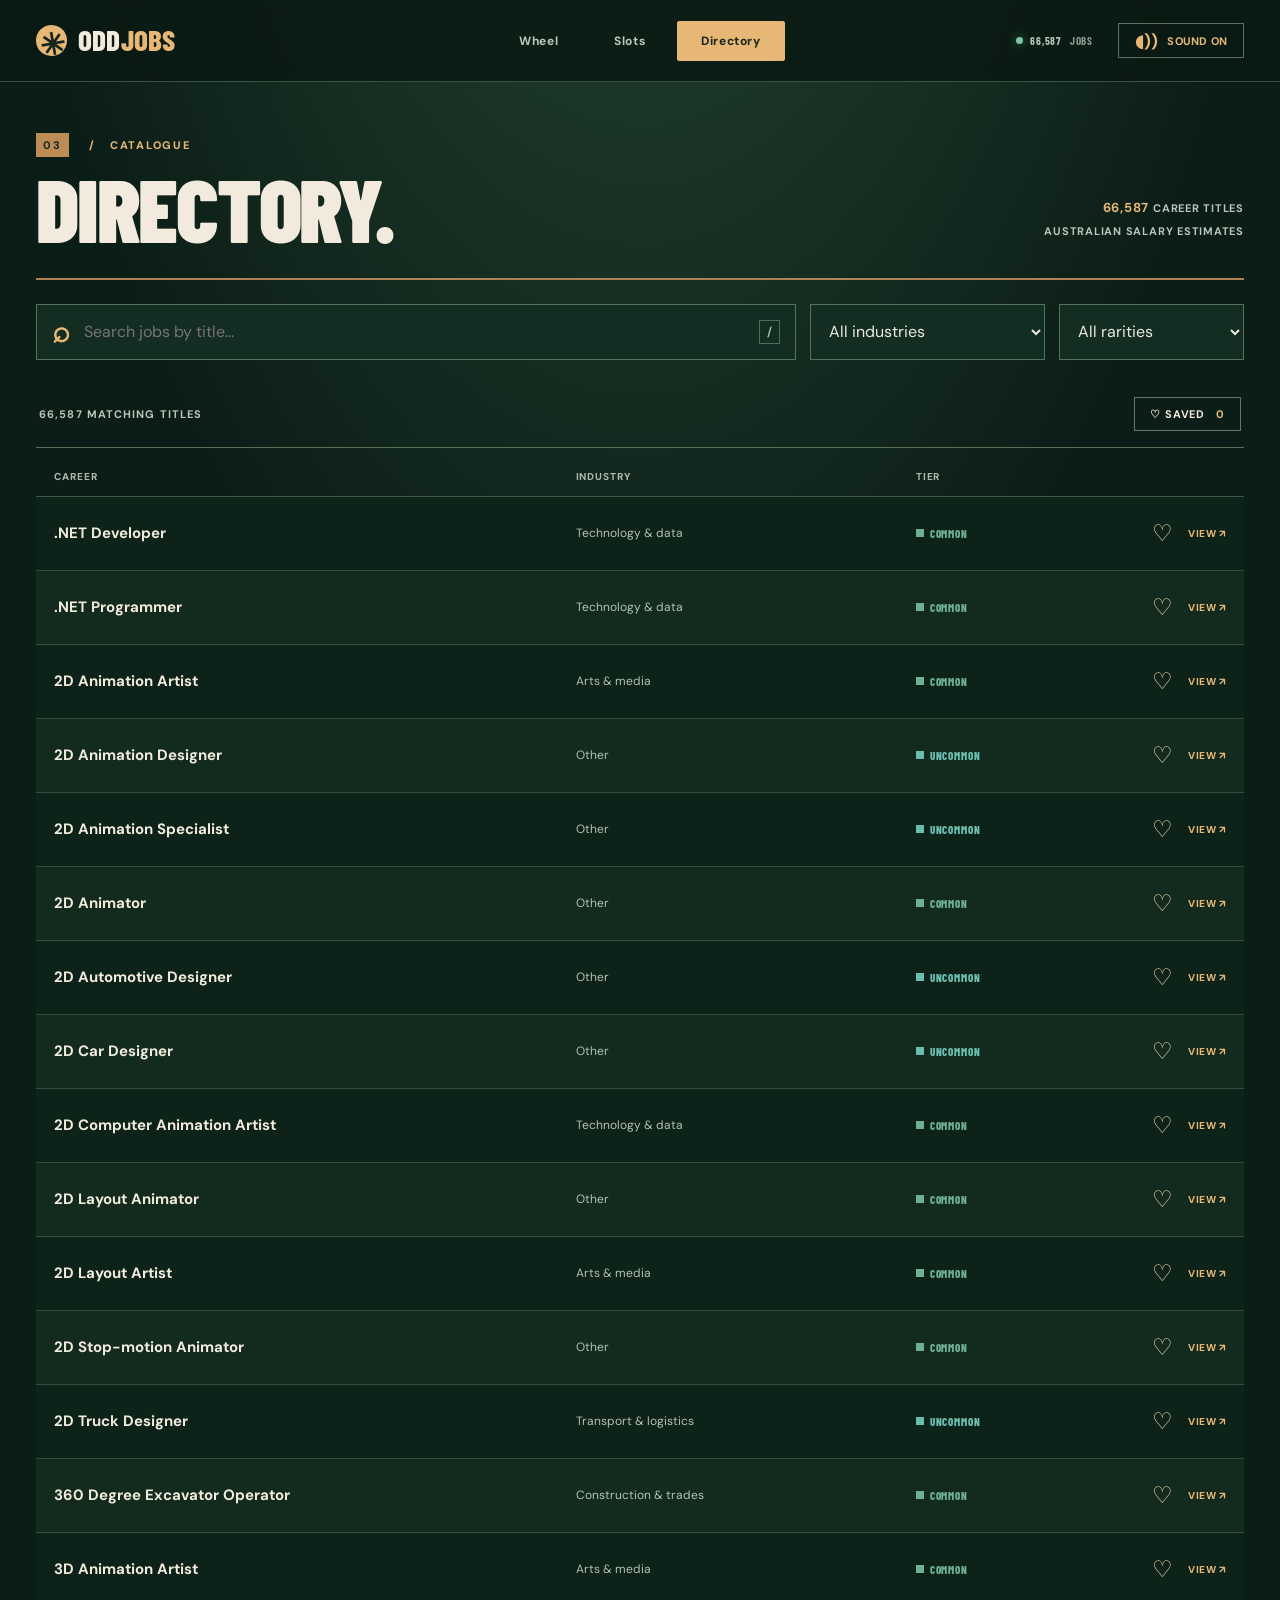
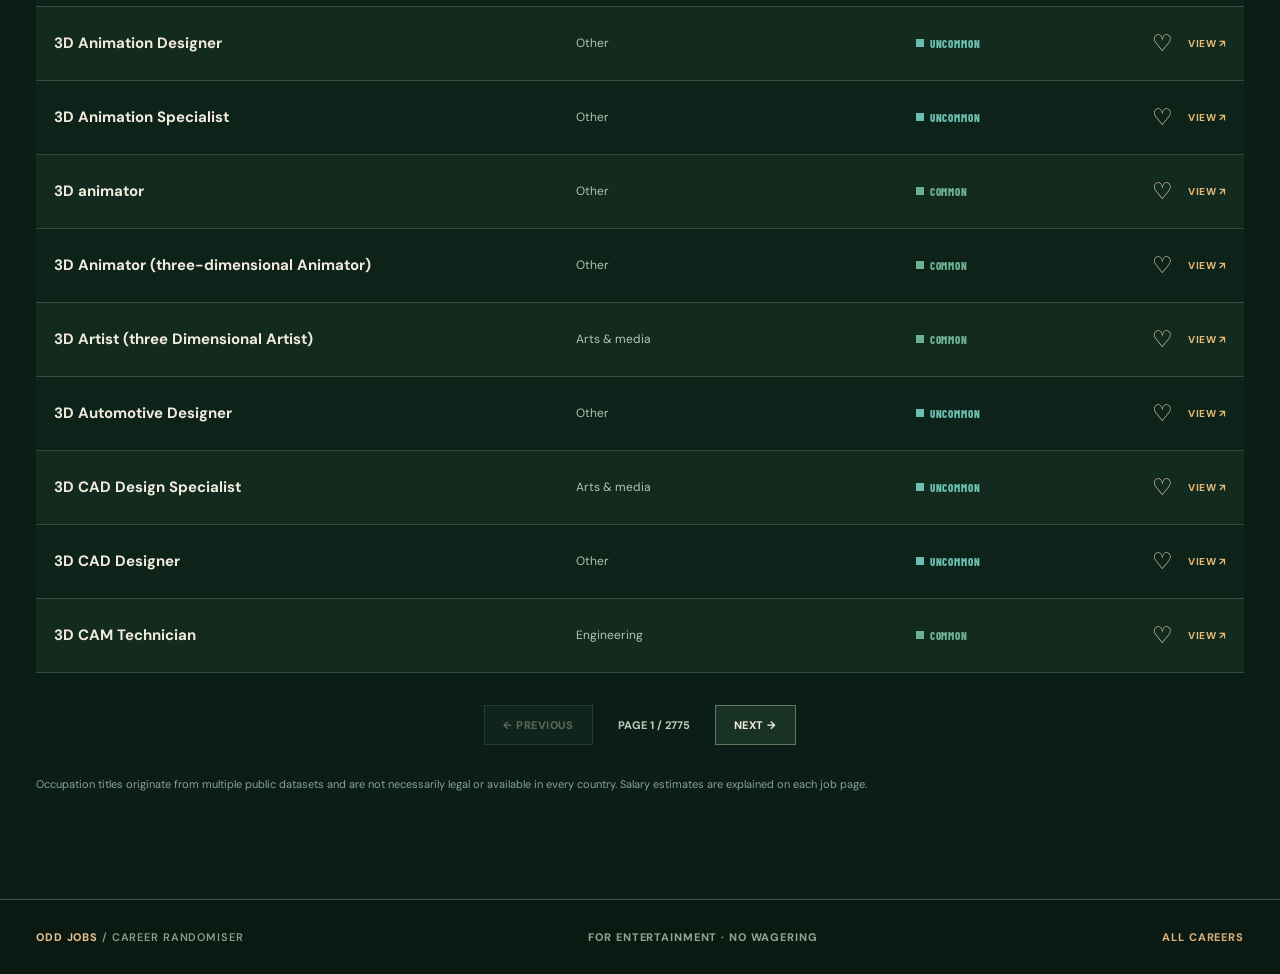
==== directory.html @ 17a13ab6 "Rebuild Odd Jobs with rarity career pools, audio and Australian profiles" ====
<!doctype html><html lang="en"><head><meta charset="utf-8"><meta name="viewport" content="width=device-width,initial-scale=1"><meta name="theme-color" content="#0b1d17"><meta name="description" content="Spin a career roulette wheel, play 777 slots and explore over 66,000 careers with Australian salary estimates."><title>Directory — Odd Jobs</title><link rel="preconnect" href="https://fonts.googleapis.com"><link rel="preconnect" href="https://fonts.gstatic.com" crossorigin><link href="https://fonts.googleapis.com/css2?family=Barlow+Condensed:wght@500;600;700;800;900&family=DM+Sans:wght@400;500;600;700;800&family=Instrument+Serif:ital@0;1&display=swap" rel="stylesheet"><link rel="stylesheet" href="./styles.css"></head><body>
<header class="site-header"><div class="page-width header-inner"><a class="brand" href="./index.html" aria-label="Odd Jobs, home"><span class="brand-symbol" aria-hidden="true">✳</span><span>ODD<span>JOBS</span></span></a><nav class="main-nav" aria-label="Main navigation"><a data-nav="index.html" href="./index.html">Wheel</a><a data-nav="slots.html" href="./slots.html">Slots</a><a data-nav="directory.html" href="./directory.html">Directory</a></nav><div class="header-meta"><span class="online-dot" aria-hidden="true"></span><span data-job-count>—</span><span class="header-unit">JOBS</span><button type="button" id="sound-toggle" class="sound-button" aria-pressed="true"><span class="sound-icon" aria-hidden="true">◖))</span><span data-sound-label>SOUND ON</span></button></div></div></header>
<main class="page-width" id="main"><div class="page-head"><div><div class="kicker"><span>03</span> &nbsp; / &nbsp; CATALOGUE</div><h1>Directory.</h1></div><p class="head-note"><span data-job-count>—</span> CAREER TITLES<br>AUSTRALIAN SALARY ESTIMATES</p></div><section class="catalogue-screen"><div class="directory-controls"><label class="search-field"><span aria-hidden="true">⌕</span><input type="search" id="search" aria-label="Search career titles" placeholder="Search jobs by title..."><kbd>/</kbd></label><select id="filter-industry" aria-label="Filter by industry"></select><select id="filter-tier" aria-label="Filter by rarity"><option value="">All rarities</option><option value="legendary">Legendary</option><option value="epic">Epic</option><option value="rare">Rare</option><option value="uncommon">Uncommon</option><option value="common">Common</option></select></div><div class="directory-bar"><span id="match-status">LOADING CAREERS</span><button id="show-saved" type="button">♡ SAVED <b id="saved-total">0</b></button></div><div class="job-table"><div class="job-table-head"><span>CAREER</span><span>INDUSTRY</span><span>TIER</span><span></span></div><div id="job-list" class="job-table-body"></div></div><div class="directory-pager"><button id="prev" type="button">← PREVIOUS</button><span id="pagination">PAGE 1</span><button id="next" type="button">NEXT →</button></div></section><div class="directory-endnote">Occupation titles originate from multiple public datasets and are not necessarily legal or available in every country. Salary estimates are explained on each job page.</div></main><footer class="site-footer"><div class="page-width footer-inner"><span>ODD JOBS <b> / CAREER RANDOMISER</b></span><span>FOR ENTERTAINMENT · NO WAGERING</span><a href="./directory.html">ALL CAREERS</a></div></footer><script type="module" src="./js/site.js"></script><script type="module" src="./js/directory.js"></script></body></html>
---- styles.css ----
:root{color-scheme:dark;--ground:#0b1d17;--felt:#132c21;--felt-hi:#244937;--deep:#08150f;--gold:#e7b875;--brass:#ae8253;--cream:#f2ebdd;--ink:#15291f;--muted:#9fb2a2;--line:#355344;--wine:#b83c35;--common:#396a57;--uncommon:#458d83;--rare:#386eb0;--epic:#7951a0;--legendary:#f0c06b}*{box-sizing:border-box}html{scroll-behavior:smooth;scroll-padding-top:22px}body{margin:0;min-height:100vh;color:var(--cream);font-family:'DM Sans',sans-serif;background:radial-gradient(ellipse 60% 70% at 50% -30%,#2e523b 0%,transparent 88%),var(--ground);-webkit-font-smoothing:antialiased}a{color:inherit;text-decoration:none}button,input,select{font:inherit}button{cursor:pointer}button:disabled{cursor:wait}[hidden]{display:none!important}button:focus-visible,a:focus-visible,input:focus-visible,select:focus-visible{outline:3px solid var(--gold);outline-offset:4px}.page-width{width:min(1260px,calc(100% - 72px));margin-inline:auto}.site-header{height:82px;background:#0a1913d9;border-bottom:1px solid #395044;backdrop-filter:blur(10px)}.header-inner{height:100%;display:grid;grid-template-columns:1fr auto 1fr;align-items:center;gap:20px}.brand{display:flex;align-items:center;gap:11px;font:800 29px/.9 'Barlow Condensed';letter-spacing:.008em;width:max-content}.brand>span:last-child span{color:var(--gold)}.brand-symbol{display:grid;place-items:center;color:#14261e;background:var(--gold);width:31px;height:31px;font:700 30px 'DM Sans';border-radius:50%;transform:rotate(-10deg)}.main-nav{height:100%;display:flex;align-items:center;gap:8px}.main-nav a{padding:12px 24px;font:700 12px 'DM Sans';color:#bac9b9;letter-spacing:.05em;transition:color .2s,background .2s}.main-nav a.active{color:#18241d;background:var(--gold);border-radius:2px}.main-nav a:not(.active):hover{color:var(--gold)}.header-meta{justify-self:end;display:flex;align-items:center;gap:7px;color:#b4c5b7;font:700 11px 'Barlow Condensed';letter-spacing:.07em;white-space:nowrap}.online-dot{width:7px;height:7px;background:#7bc7a4;border-radius:50%;box-shadow:0 0 10px #7bc7a481}.header-unit{margin-left:2px;color:#85998b}.sound-button{margin-left:18px;min-width:126px;height:35px;display:flex;justify-content:center;align-items:center;gap:9px;background:transparent;color:var(--gold);border:1px solid #57735d;font:700 11px 'DM Sans';letter-spacing:.02em}.sound-button:hover{background:#1f3829}.sound-button[aria-pressed=false]{color:#b0bdb0}.sound-icon{font:700 17px 'DM Sans'}
.page-head{display:flex;justify-content:space-between;align-items:end;gap:24px;margin-top:56px;margin-bottom:30px}.kicker{font:800 11px 'DM Sans';letter-spacing:.16em;color:var(--gold);text-transform:uppercase}.kicker>span{background:#bd8c55;color:#18291d;padding:5px 7px;margin-right:6px}.page-head h1{margin:15px 0 0;font:900 clamp(52px,7vw,96px)/.9 'Barlow Condensed',sans-serif;letter-spacing:-.025em;text-transform:uppercase}.page-head h1 em{font-family:'Instrument Serif',serif;font-weight:400;text-transform:none;color:var(--gold);font-style:italic;letter-spacing:-.04em}.head-note{text-align:right;margin:0 0 6px;font:700 11px/1.9 'DM Sans';letter-spacing:.07em;color:#b3c8b8}.head-note span{color:var(--gold);font-size:13px}
.wheel-layout,.slots-layout{display:grid;grid-template-columns:minmax(0,1.27fr) minmax(320px,.73fr);gap:24px;align-items:stretch}.wheel-table{position:relative;min-width:0;border:7px double #b99561;outline:1px solid #354739;outline-offset:4px;background:radial-gradient(ellipse at 44% 46%,#2a5339 0%,#214631 37%,#183625 72%,#122b20 100%);padding:21px 25px 27px;box-shadow:0 20px 50px #0007,inset 0 0 65px #071e1299;overflow:visible}.wheel-table:after{content:'';position:absolute;inset:7px;pointer-events:none;opacity:.09;background-image:repeating-linear-gradient(125deg,transparent 0 5px,#ffffff11 6px 7px);mix-blend-mode:overlay}.wheel-ledger,.wheel-bottom{display:flex;justify-content:space-between;gap:12px;align-items:center;font:700 10px 'DM Sans';color:#d2c29e;letter-spacing:.1em;position:relative;z-index:2}.wheel-ledger span:last-child{color:var(--gold)}.wheel-bottom{margin:18px 0 0;color:#96ad9b}.wheel-rig{width:min(100%,580px);aspect-ratio:1;margin:34px auto 26px;display:grid;place-items:center;position:relative;isolation:isolate;filter:drop-shadow(0 14px 11px #06120ad1)}.wheel-rig:before{content:'';position:absolute;inset:-13px;border-radius:50%;border:6px solid #241d16;box-shadow:0 0 0 5px #b58b4f,0 0 0 9px #3d3327,0 0 0 11px #caa15f,0 18px 0 0 #0d190f;z-index:-1}.wheel-rig:after{content:'';position:absolute;inset:-8px;border-radius:50%;background:repeating-conic-gradient(from -9deg,#d6b273 0deg 1.4deg,transparent 1.5deg 18deg);z-index:-1}.wheel-pointer{position:absolute;top:-33px;left:50%;transform:translateX(-50%);width:0;height:0;border-left:21px solid transparent;border-right:21px solid transparent;border-top:59px solid #f7c775;z-index:8;filter:drop-shadow(0 6px 4px #0009)}.wheel-pointer:after{content:'';position:absolute;top:-57px;left:-8px;border-left:8px solid transparent;border-right:8px solid transparent;border-top:32px solid #ffedbd}.wheel-rig canvas{width:100%;height:100%;border-radius:50%;display:block;will-change:transform}.spin-core{z-index:9;position:absolute;top:50%;left:50%;transform:translate(-50%,-50%);width:25%;aspect-ratio:1;border:8px double var(--gold);border-radius:50%;background:radial-gradient(circle,#365842,#173124 64%,#0a1f16);color:#fff7e9;box-shadow:0 0 0 8px #102318,0 0 0 11px #bb8b50,0 7px 23px #000a;display:flex;flex-direction:column;align-items:center;justify-content:center;transition:filter .2s}.spin-core:hover:not(:disabled){filter:brightness(1.28)}.spin-core:active:not(:disabled){filter:brightness(1.5)}.spin-core:disabled{opacity:.74}.spin-core small{font:700 clamp(7px,.8vw,10px) 'DM Sans';letter-spacing:.1em;color:#e5c795}.spin-core strong{font:900 clamp(28px,4vw,53px)/1 'Barlow Condensed';letter-spacing:-.02em;margin:4px 0 2px}.spin-core span{font-size:25px;color:var(--gold);line-height:1}.wheel-odds,.payout-panel{background:#10261c;border:1px solid #486753;padding:31px 28px;box-shadow:inset 0 1px #ffffff08}.panel-heading{border-bottom:1px solid #4b604e;padding-bottom:20px;display:flex;align-items:end;justify-content:space-between;gap:16px}.panel-heading span{font:800 37px/.9 'Barlow Condensed';text-transform:uppercase}.panel-heading small{font:700 10px 'DM Sans';letter-spacing:.09em;color:#baa57c;white-space:nowrap}.tier-list{padding-top:10px}.tier-row{border-bottom:1px solid #334f3d;display:grid;grid-template-columns:17px 1fr auto;gap:15px;align-items:center;padding:21px 0}.tile-dot{display:block;width:17px;height:17px;border:1px solid #d4ddce78;box-shadow:inset 0 1px #ffffff33}.tile-dot.common{background:var(--common)}.tile-dot.uncommon{background:var(--uncommon)}.tile-dot.rare{background:var(--rare)}.tile-dot.epic{background:var(--epic)}.tile-dot.legendary{background:var(--legendary);box-shadow:0 0 13px #e5b35c82}.tier-row b{display:block;font:800 17px 'DM Sans'}.tier-row small{display:block;font:600 10px 'DM Sans';letter-spacing:.04em;color:#8ea795;margin-top:5px}.tier-row strong{font:800 24px 'Barlow Condensed';color:#ebdab7}.panel-foot{font-size:12px;line-height:1.75;color:#9bb09e;margin-top:25px}.draw-result{margin-top:25px;background:#152f23;border:1px solid #a88455;box-shadow:0 18px 35px #0004}.draw-result[data-tier=legendary]{border-color:#f0c06b;box-shadow:0 0 26px #ebb85e55,0 15px 36px #0005}.draw-strip{background:#a9804c;color:#11261a;padding:13px 22px;display:flex;justify-content:space-between;gap:12px;align-items:center;font:800 11px 'DM Sans';letter-spacing:.09em}.draw-strip b{margin-left:12px;padding:5px 9px;background:#182a1d;color:#eee1c4}.draw-strip [data-tier=legendary]{background:#f4c46f;color:#1b2419}.draw-content{display:grid;grid-template-columns:1.1fr .9fr;gap:24px;padding:30px}.draw-copy h2{font:900 clamp(37px,4.5vw,63px)/.98 'Barlow Condensed';text-transform:uppercase;letter-spacing:.01em;margin:10px 0 16px}.draw-copy p{font-size:14px;line-height:1.8;color:#c5d4c7;max-width:620px;margin:0}.draw-salary{border-left:1px solid #49634e;padding-left:27px;display:flex;flex-direction:column;justify-content:center;gap:10px}.draw-salary small{font:800 10px 'DM Sans';letter-spacing:.13em;color:#c2a571}.draw-salary strong{font:800 clamp(26px,3vw,36px) 'Barlow Condensed';letter-spacing:.005em;color:#f2ce95}.draw-salary>span{font-size:11px;color:#a2b4a5;line-height:1.5}.draw-actions{border-top:1px solid #49644e;display:flex;align-items:stretch;gap:0}.button-red,.button-quiet{border:0;display:flex;align-items:center;justify-content:center;gap:18px;min-height:58px;padding:16px 25px;font:800 12px 'DM Sans';letter-spacing:.07em}.button-red{background:#b13e34;color:#fff3e7}.button-red:hover{background:#ce5445}.button-quiet{color:#ddcba9;background:transparent;border-right:1px solid #48604b}.button-quiet:hover{background:#254331}.button-red span{font-size:20px}
/* Reels: an illuminated but deliberately restrained arcade cabinet. */
.slot-machine{position:relative;min-width:0;border:8px double #c99d60;background:#261c1b;box-shadow:0 20px 49px #0008,inset 0 0 50px #0005;overflow:hidden}.machine-marquee{background:linear-gradient(#782e2e,#a53b32 53%,#642523);border-bottom:5px solid #c39353;padding:19px 23px;display:flex;align-items:center;gap:19px;justify-content:space-between}.machine-marquee>b{font:900 clamp(25px,3vw,42px) 'Barlow Condensed';letter-spacing:.07em;color:#f4d59b;text-align:center;white-space:nowrap;text-shadow:0 2px 5px #0008}.marquee-bulbs{height:13px;flex:1;min-width:20px;background:radial-gradient(circle,#ffdc91 0 4px,transparent 4.6px) center/24px 13px repeat-x;filter:drop-shadow(0 0 5px #f7ca78)}.machine-inner{background:radial-gradient(ellipse at center 5%,#4b302b 0%,#2a2321 55%,#1a1d1b 100%);padding:42px 32px 29px}.reel-deck{display:grid;grid-template-columns:repeat(3,minmax(0,1fr));gap:15px;max-width:660px;margin:0 auto}.reel-casing{min-width:0;border:4px solid #aa814d;padding:9px 8px 12px;background:#0b0a09;box-shadow:inset 0 0 0 2px #e4bc83,0 8px 14px #0009}.reel-casing>small{display:block;color:#cba777;text-align:center;font:800 12px 'DM Sans';letter-spacing:.1em;margin-bottom:9px}.reel-window{position:relative;height:156px;background:#f1e3cb;color:#aa3833;overflow:hidden;box-shadow:inset 0 10px 14px #0005,inset 0 -10px 14px #0005}.reel-window:after{content:'';position:absolute;inset:0;pointer-events:none;background:linear-gradient(#0005,transparent 26%,transparent 70%,#0005);border-top:1px solid #ffffff59;border-bottom:1px solid #0e0e0d80}.reel-window:before{content:'';position:absolute;top:calc(50% - 1px);left:0;right:0;height:2px;background:#8c5a4b29;z-index:2;pointer-events:none}.reel-track{position:absolute;inset:0 auto auto 0;width:100%;will-change:transform;display:block}.reel-cell{height:156px;display:flex;align-items:center;justify-content:center;font:900 clamp(83px,9vw,150px)/1 'Barlow Condensed';background:linear-gradient(#eee0cb,#faf1df 46%,#e1c7b2 55%,#f4e6d4);text-shadow:0 1px #fff9;user-select:none}.reel-window.stopped{box-shadow:inset 0 5px 12px #0005,0 0 0 2px #d8ba7b}.slot-status{color:#f3cb86;text-align:center;font:900 18px 'Barlow Condensed';letter-spacing:.12em;margin:31px 0 19px;min-height:21px}.lever-button{width:min(100%,560px);margin:auto;display:flex;align-items:center;justify-content:space-between;min-height:74px;padding:0 24px;background:#b53b34;border:1px solid #e98472;border-bottom:6px solid #70221b;color:#fff6e5;font:900 clamp(18px,2.3vw,29px) 'Barlow Condensed';letter-spacing:.045em;transition:filter .18s,transform .15s}.lever-button span{font-size:28px}.lever-button:hover:not(:disabled){filter:brightness(1.13)}.lever-button:active:not(:disabled){transform:translateY(4px);border-bottom-width:2px}.lever-button:disabled{opacity:.6}.machine-bottom{display:flex;justify-content:space-between;gap:8px;max-width:560px;margin:24px auto 0;font:700 9px 'DM Sans';color:#b9a68b;letter-spacing:.06em}.payout-panel .panel-heading small{color:#e8bd72}.payout-line{display:grid;grid-template-columns:minmax(90px,1fr) 1.25fr;gap:12px;align-items:center;padding:22px 0;border-bottom:1px solid #365142}.payout-line>b{font:800 20px 'Barlow Condensed';letter-spacing:.04em;color:#e4c592;white-space:nowrap}.payout-line>span{display:flex;flex-direction:column;gap:6px}.payout-line strong{font:800 17px 'DM Sans'}.payout-line small{color:#94b19a;font-size:11px}.payout-line.jackpot-row>b,.payout-line.jackpot-row strong{color:#f9ce78}.slot-machine.jackpot{border-color:#f5d08d;box-shadow:0 0 0 4px #ba924b,0 0 65px #daa94970}.slot-machine.jackpot .machine-marquee{background:linear-gradient(#945e27,#c99233,#845021)}.slot-machine.jackpot .reel-casing{border-color:#fce0a1;box-shadow:0 0 25px #f4cd737b}.slot-machine.jackpot .slot-status{color:#ffe5a4;text-shadow:0 0 17px #e7b859}.slot-machine.triple .reel-casing{border-color:#9871c2}.slot-machine.double .reel-casing{border-color:#598da3}.slot-machine.hard .slot-status{color:#b9aa9b}.confetti{position:absolute;left:50%;top:35%;width:9px;height:15px;background:var(--colour);pointer-events:none;z-index:12;transform:translate(-50%,-50%);animation:scatter 1.75s ease-out forwards}@keyframes scatter{to{transform:translate(calc(-50% + var(--x)),calc(-50% + var(--y))) rotate(var(--rot));opacity:0}}
/* Directory is a real list, not a grid of repetitive cards. */
.catalogue-screen{border-top:2px solid var(--brass)}.directory-controls{display:grid;grid-template-columns:minmax(250px,1fr) 235px 185px;gap:14px;margin:24px 0}.directory-controls select{background:#142d22;border:1px solid #54715b;color:#e8eadf;min-height:55px;padding:0 14px;border-radius:0}.search-field{display:flex;align-items:center;gap:12px;border:1px solid #54715b;background:#142d22;padding:0 15px}.search-field>span{font:700 30px 'DM Sans';color:var(--gold)}.search-field input{min-width:0;flex:1;height:54px;background:transparent;border:0;color:#f5e8d4;outline:0}.search-field:focus-within{outline:2px solid #d6ae72}.search-field kbd{border:1px solid #526b58;padding:3px 7px;font:600 12px 'DM Sans';color:#adc4b2}.directory-bar{border-bottom:1px solid #5a6f57;padding:13px 3px 16px;display:flex;align-items:center;justify-content:space-between;color:#b5c9b9;font:700 11px 'DM Sans';letter-spacing:.1em}.directory-bar button{background:transparent;border:1px solid #617863;color:var(--cream);padding:9px 15px;font:700 11px 'DM Sans';letter-spacing:.08em}.directory-bar button.selected{color:#edbd78;background:#23412b}.directory-bar b{margin-left:7px;color:#e6b977}.job-table{margin:0}.job-table-head,.job-row{display:grid;grid-template-columns:minmax(210px,1.4fr) minmax(150px,.9fr) minmax(100px,.5fr) 115px;gap:14px;align-items:center}.job-table-head{padding:22px 18px 13px;color:#adbaab;letter-spacing:.09em;font:800 10px 'DM Sans';border-bottom:1px solid #3b5946}.job-row{border-bottom:1px solid #334b3b;padding:17px 18px;background:#0d2219;min-height:74px;transition:background .17s}.job-row:nth-child(even){background:#132b1f}.job-row:hover{background:#21432d}.row-title{font:700 15px 'DM Sans';overflow-wrap:anywhere}.row-title:hover{color:var(--gold)}.row-sector{font-size:12px;color:#b2c3b1;overflow-wrap:anywhere}.mini-tier{display:inline-flex;align-items:center;gap:6px;font:800 11px 'Barlow Condensed';letter-spacing:.075em;color:#d0e0c8;text-transform:uppercase}.mini-tier:before{content:'';width:8px;height:8px;background:currentColor}.mini-tier.tier-common{color:#6eb093}.mini-tier.tier-uncommon{color:#6bbfb0}.mini-tier.tier-rare{color:#82a9ef}.mini-tier.tier-epic{color:#b394dd}.mini-tier.tier-legendary{color:#f6cb78}.row-actions{display:flex;align-items:center;justify-content:flex-end;gap:9px}.row-save{border:0;background:transparent;color:#edd6ac;font-size:23px;line-height:1}.row-go{font:800 10px 'DM Sans';letter-spacing:.05em;white-space:nowrap;color:var(--gold)}.directory-pager{display:flex;justify-content:center;align-items:center;gap:25px;padding-top:32px}.directory-pager button{padding:12px 18px;border:1px solid #5f785e;color:var(--cream);background:#183225;font:800 11px 'DM Sans';letter-spacing:.04em}.directory-pager button:disabled{opacity:.35;cursor:default}.directory-pager span{font:800 11px 'DM Sans';color:#baccb9}.no-results{margin:30px 15px;color:var(--muted)}.directory-endnote{max-width:850px;margin:30px 0;color:#8aa291;font-size:11px;line-height:1.8}
/* A proper, linkable job profile — no modal and no oversized beige panel. */
.breadcrumbs{display:flex;align-items:center;gap:13px;margin:35px 0 32px;font:800 11px 'DM Sans';letter-spacing:.09em;color:#a5b9a9}.breadcrumbs a{color:var(--gold)}.breadcrumbs a:hover{text-decoration:underline}.breadcrumbs span:last-child{overflow:hidden;text-overflow:ellipsis;white-space:nowrap}.profile-head{border-bottom:2px solid #b98b58;padding-bottom:32px;display:flex;justify-content:space-between;gap:30px;align-items:end}.profile-head>div:first-child{min-width:0}.profile-head h1{font:900 clamp(46px,6.1vw,85px)/.92 'Barlow Condensed';text-transform:uppercase;letter-spacing:-.018em;overflow-wrap:anywhere;margin:13px 0 18px}.profile-labels{display:flex;align-items:center;flex-wrap:wrap;gap:12px}.tier-badge{font:900 12px 'DM Sans';letter-spacing:.1em;border:1px solid currentColor;padding:9px 13px;text-transform:uppercase}.tier-badge.tier-legendary{background:#e9bb72;color:#223425;border-color:#e9bb72}.tier-badge.tier-epic{background:#71509f;color:white}.tier-badge.tier-rare{background:#326ca5;color:white}.tier-badge.tier-uncommon{background:#3e8579;color:white}.tier-badge.tier-common{background:#34664e;color:white}.save-profile{border:1px solid #54745a;padding:10px 17px;background:transparent;color:var(--gold);font:800 11px 'DM Sans';letter-spacing:.05em}.save-profile:hover{background:#294633}.profile-number{text-align:right;white-space:nowrap}.profile-number span{display:block;color:#b1c3af;font:700 10px 'DM Sans';letter-spacing:.1em}.profile-number strong{display:block;color:var(--gold);font:800 26px 'Barlow Condensed';margin-top:7px}.profile-layout{display:grid;grid-template-columns:minmax(0,1.25fr) minmax(300px,.75fr);gap:46px;margin-top:30px;align-items:start}.profile-main{min-width:0}.profile-section{padding:24px 5px 32px 0;border-bottom:1px solid #47644c}.profile-section:first-child{padding-top:11px}.profile-section-index{font:800 10px 'DM Sans';letter-spacing:.14em;color:#d8b379}.profile-section h2{font:800 clamp(28px,3vw,38px) 'Barlow Condensed';text-transform:uppercase;letter-spacing:.02em;margin:13px 0 15px}.profile-section p{font-size:15px;line-height:1.85;color:#c4d3c4;max-width:780px;margin:0}.source-label{display:inline-block;margin-top:21px;background:#234032;border-left:3px solid #bd975b;padding:10px 12px;font:600 11px 'DM Sans';color:#a7c4ae}.responsibilities{counter-reset:item;list-style:none;margin:18px 0 0;padding:0}.responsibilities li{counter-increment:item;display:grid;grid-template-columns:34px 1fr;gap:9px;padding:12px 0;border-bottom:1px solid #3f5a47;color:#d4e1d4;font-size:14px;line-height:1.65}.responsibilities li:before{content:counter(item,decimal-leading-zero);font:800 19px 'Barlow Condensed';color:#d6ad72}.context-strip{padding:18px 20px;margin-top:24px;background:#142e22;border:1px solid #42624a}.context-strip span{font:800 10px 'DM Sans';letter-spacing:.1em;color:var(--gold)}.context-strip p{margin-top:8px}.related-jobs{display:grid;grid-template-columns:repeat(2,minmax(0,1fr));gap:9px;margin-top:17px}.related-jobs a{border:1px solid #3d5c45;padding:13px 15px;font-size:12px;color:#e9d7bb;line-height:1.45}.related-jobs a:hover{border-color:#c4a06a;color:var(--gold)}
.salary-card{position:sticky;top:20px;border:1px solid #a77c49;background:#142f23;box-shadow:0 15px 30px #0003;min-width:0}.salary-head{padding:18px 23px;background:#ac8557;color:#10291c;display:flex;justify-content:space-between;align-items:center;gap:12px;font:900 11px 'DM Sans';letter-spacing:.09em}.salary-head strong{font-weight:800;white-space:nowrap}.salary-core{padding:28px 25px;display:flex;flex-direction:column;align-items:start}.salary-kind{font:900 10px 'DM Sans';letter-spacing:.1em;color:#f4c786;border:1px solid #ac8b5a;padding:7px 9px;line-height:1.5}.salary-kind.verified{color:#b0dbb9;border-color:#6fa782}.salary-core>strong#salary-primary{font:900 clamp(56px,6vw,84px)/1 'Barlow Condensed';color:#f2c982;letter-spacing:-.02em;margin:20px 0 17px}.salary-range-label{font:800 10px 'DM Sans';color:#abc3af;letter-spacing:.12em}.salary-core>strong#salary-range{font:800 clamp(28px,3vw,37px)/1.2 'Barlow Condensed';letter-spacing:-.005em;margin:9px 0 17px}.salary-confidence{font:700 11px 'DM Sans';color:#a9bfac}.salary-details{border-top:1px solid #59725a;padding:24px 25px 27px}.salary-details h3{font:900 11px 'DM Sans';letter-spacing:.1em;color:#d6b173;margin:0 0 13px}.salary-details p{color:#c0d0be;font-size:13px;line-height:1.8;margin:0 0 18px}.salary-details>a{display:inline-block;color:#ebbd7d;font:800 11px 'DM Sans';letter-spacing:.06em;border-bottom:1px solid #95774b;padding-bottom:5px}.salary-details>a:hover{color:white}.salary-notice{border-top:1px dashed #597159;margin-top:23px;padding-top:20px;color:#9cb3a2;font-size:11px;line-height:1.8}
.site-footer{border-top:1px solid #3d5745;margin-top:105px;background:#0a1912}.footer-inner{display:flex;align-items:center;justify-content:space-between;gap:20px;min-height:74px;font:800 11px 'DM Sans';letter-spacing:.08em;color:#e4c395}.footer-inner b{font-weight:600;color:#879e8b}.footer-inner>span:nth-child(2){color:#8fa390}.footer-inner>a{color:#d8b17d}.footer-inner a:hover{text-decoration:underline}
@media(max-width:1100px){.wheel-layout,.slots-layout{grid-template-columns:1fr}.wheel-table{max-width:780px;width:100%;margin-inline:auto}.wheel-odds,.payout-panel{display:block;max-width:780px;width:100%;margin-inline:auto}.tier-list{display:grid;grid-template-columns:1fr 1fr;gap:0 30px}.profile-layout{gap:26px}.directory-controls{grid-template-columns:minmax(200px,1fr) 200px 150px}.job-table-head,.job-row{grid-template-columns:minmax(180px,1.25fr) minmax(120px,.8fr) minmax(65px,.5fr) 110px}}
@media(max-width:780px){.page-width{width:calc(100% - 36px)}.site-header{height:72px}.header-inner{grid-template-columns:auto 1fr auto;gap:10px}.main-nav{justify-content:center;gap:2px}.main-nav a{padding:10px 12px;font-size:11px}.header-meta>[data-job-count],.header-unit,.online-dot{display:none}.sound-button{min-width:45px;margin-left:0}.sound-button [data-sound-label]{display:none}.header-meta{font-size:10px}.page-head{margin-top:41px}.page-head h1{font-size:clamp(48px,9vw,68px)}.wheel-table{padding:23px 18px 20px}.wheel-rig{max-width:610px;width:calc(100% - 25px);margin:33px auto 29px}.wheel-odds,.payout-panel{padding:25px}.wheel-ledger,.wheel-bottom{font-size:9px}.draw-content{grid-template-columns:1fr;gap:22px}.draw-salary{border-left:0;border-top:1px solid #4b6653;padding:19px 0 0}.profile-head{align-items:start}.profile-number{display:none}.profile-layout{grid-template-columns:1fr}.salary-card{position:static;grid-row:1}.profile-main{grid-row:2}.related-jobs{grid-template-columns:1fr 1fr}.directory-controls{grid-template-columns:1fr 1fr}.search-field{grid-column:1/-1}.job-table-head,.job-row{grid-template-columns:minmax(130px,1.5fr) minmax(110px,.9fr) minmax(65px,.5fr)}.job-table-head span:last-child,.row-actions{display:none}}
@media(max-width:500px){.page-width{width:calc(100% - 28px)}.header-inner{gap:7px}.brand{font-size:23px;gap:6px}.brand-symbol{font-size:23px;width:26px;height:26px}.main-nav a{padding:8px 10px;font-size:10px}.sound-button{min-width:37px;height:32px;padding:0 6px}.sound-icon{font-size:15px}.page-head{display:block;margin:35px 0 25px}.page-head h1{font-size:62px;margin-top:12px}.head-note{margin:18px 0 0;text-align:left;font-size:10px}.wheel-table{padding:18px 9px 22px;border-width:5px}.wheel-rig{width:calc(100% - 21px);margin:34px auto 25px}.wheel-rig:before{inset:-10px;box-shadow:0 0 0 3px #b58b4f,0 0 0 6px #3d3327,0 0 0 8px #caa15f,0 12px 0 #0d190f}.wheel-pointer{top:-26px;border-left-width:15px;border-right-width:15px;border-top-width:42px}.wheel-pointer:after{top:-40px;border-left-width:6px;border-right-width:6px;left:-6px;border-top-width:25px}.spin-core{width:29%;border-width:5px;box-shadow:0 0 0 5px #102318,0 0 0 7px #bb8b50,0 6px 16px #000a}.spin-core strong{font-size:34px}.spin-core small{font-size:6px}.spin-core span{font-size:19px}.wheel-ledger,.wheel-bottom{font-size:8px;letter-spacing:.04em}.wheel-odds,.payout-panel{padding:20px}.tier-list{display:block}.tier-row{padding:14px 0}.tier-row b{font-size:15px}.tier-row small{font-size:9px}.tier-row strong{font-size:21px}.draw-strip{padding:10px 12px;font-size:9px}.draw-content{padding:20px}.draw-copy h2{font-size:42px}.draw-salary strong{font-size:29px}.draw-actions{flex-wrap:wrap}.button-red,.button-quiet{min-height:49px;padding:12px 18px;font-size:11px}.machine-marquee{padding:16px 9px}.machine-marquee>b{font-size:24px}.marquee-bulbs{display:none}.machine-inner{padding:29px 13px}.reel-deck{gap:6px}.reel-casing{border-width:2px;padding:4px 4px 6px}.reel-casing>small{font-size:9px;margin-bottom:6px}.reel-window,.reel-cell{height:112px}.reel-cell{font-size:90px}.lever-button{min-height:60px}.machine-bottom{font-size:8px;gap:5px;letter-spacing:0}.payout-line{grid-template-columns:120px 1fr;padding:18px 0}.payout-line>b{font-size:18px}.payout-line strong{font-size:14px}.directory-controls{gap:10px}.directory-controls select{min-height:48px;font-size:12px;max-width:100%}.search-field input{height:52px}.job-table-head,.job-row{grid-template-columns:minmax(126px,1fr) 85px;gap:8px}.job-table-head span:nth-child(2),.row-sector{display:none}.row-title{font-size:13px}.job-row{padding:15px 8px}.mini-tier{font-size:10px;justify-self:end}.directory-pager{gap:13px}.directory-pager button{padding:10px;font-size:10px}.profile-head h1{font-size:55px}.profile-section p{font-size:14px}.salary-core>strong#salary-primary{font-size:65px}.salary-core{padding:23px 20px}.salary-details{padding:21px 20px}.footer-inner{font-size:10px;gap:8px}.footer-inner>span:nth-child(2){display:none}.related-jobs{grid-template-columns:1fr}}
@media(prefers-reduced-motion:reduce){*,*:before,*:after{scroll-behavior:auto!important;animation-duration:.01ms!important;transition-duration:.01ms!important}}
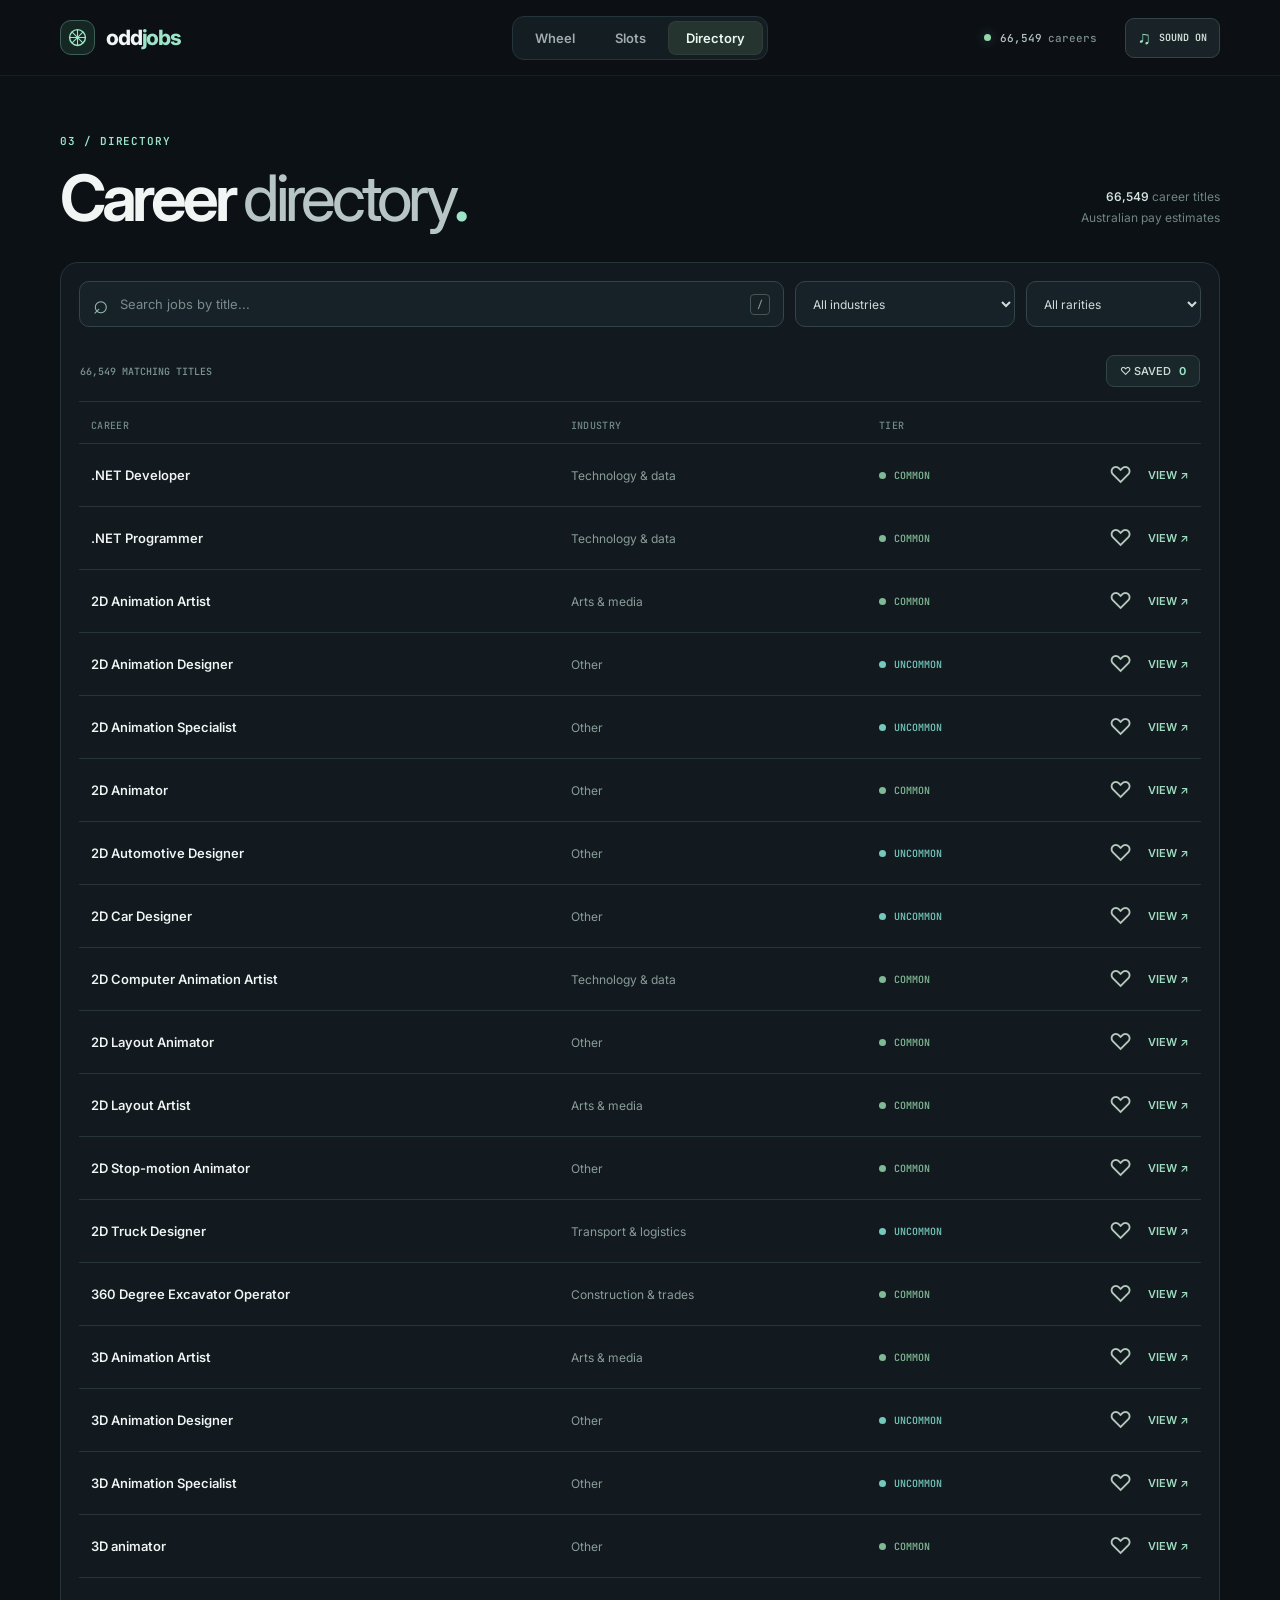
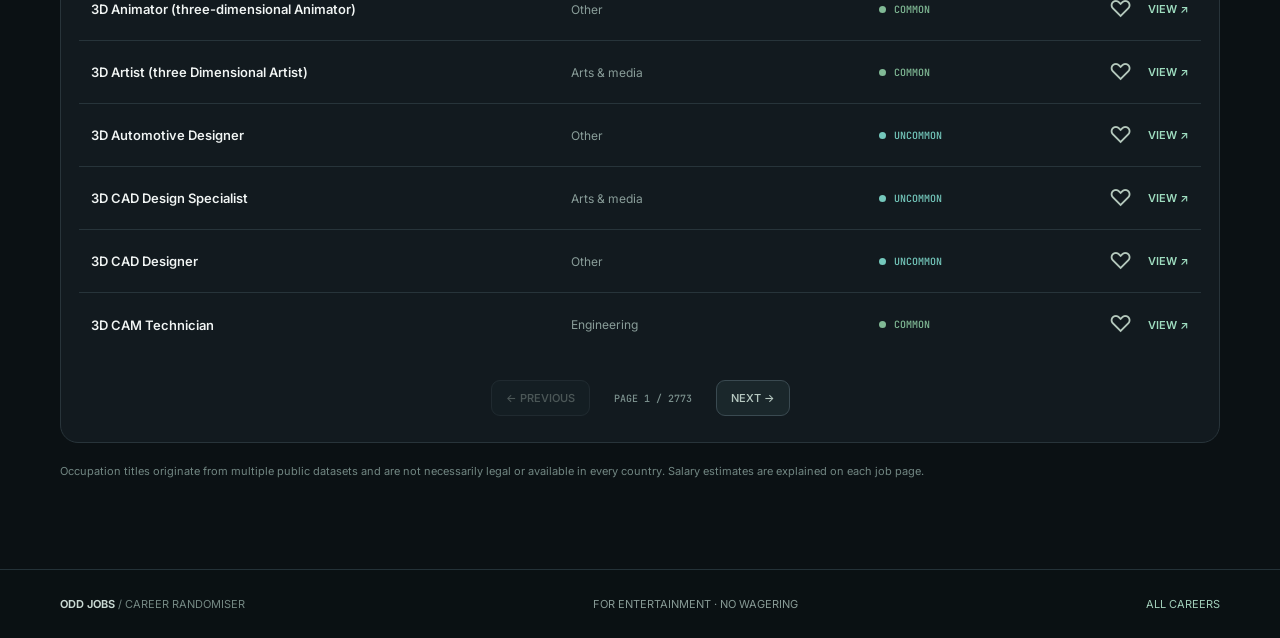
==== commit f186ccba: "Modernize UI and remove adult-oriented careers" ====
--- a/directory.html
+++ b/directory.html
@@ -1,3 +1,3 @@
-<!doctype html><html lang="en"><head><meta charset="utf-8"><meta name="viewport" content="width=device-width,initial-scale=1"><meta name="theme-color" content="#0b1d17"><meta name="description" content="Spin a career roulette wheel, play 777 slots and explore over 66,000 careers with Australian salary estimates."><title>Directory — Odd Jobs</title><link rel="preconnect" href="https://fonts.googleapis.com"><link rel="preconnect" href="https://fonts.gstatic.com" crossorigin><link href="https://fonts.googleapis.com/css2?family=Barlow+Condensed:wght@500;600;700;800;900&family=DM+Sans:wght@400;500;600;700;800&family=Instrument+Serif:ital@0;1&display=swap" rel="stylesheet"><link rel="stylesheet" href="./styles.css"></head><body>
-<header class="site-header"><div class="page-width header-inner"><a class="brand" href="./index.html" aria-label="Odd Jobs, home"><span class="brand-symbol" aria-hidden="true">✳</span><span>ODD<span>JOBS</span></span></a><nav class="main-nav" aria-label="Main navigation"><a data-nav="index.html" href="./index.html">Wheel</a><a data-nav="slots.html" href="./slots.html">Slots</a><a data-nav="directory.html" href="./directory.html">Directory</a></nav><div class="header-meta"><span class="online-dot" aria-hidden="true"></span><span data-job-count>—</span><span class="header-unit">JOBS</span><button type="button" id="sound-toggle" class="sound-button" aria-pressed="true"><span class="sound-icon" aria-hidden="true">◖))</span><span data-sound-label>SOUND ON</span></button></div></div></header>
-<main class="page-width" id="main"><div class="page-head"><div><div class="kicker"><span>03</span> &nbsp; / &nbsp; CATALOGUE</div><h1>Directory.</h1></div><p class="head-note"><span data-job-count>—</span> CAREER TITLES<br>AUSTRALIAN SALARY ESTIMATES</p></div><section class="catalogue-screen"><div class="directory-controls"><label class="search-field"><span aria-hidden="true">⌕</span><input type="search" id="search" aria-label="Search career titles" placeholder="Search jobs by title..."><kbd>/</kbd></label><select id="filter-industry" aria-label="Filter by industry"></select><select id="filter-tier" aria-label="Filter by rarity"><option value="">All rarities</option><option value="legendary">Legendary</option><option value="epic">Epic</option><option value="rare">Rare</option><option value="uncommon">Uncommon</option><option value="common">Common</option></select></div><div class="directory-bar"><span id="match-status">LOADING CAREERS</span><button id="show-saved" type="button">♡ SAVED <b id="saved-total">0</b></button></div><div class="job-table"><div class="job-table-head"><span>CAREER</span><span>INDUSTRY</span><span>TIER</span><span></span></div><div id="job-list" class="job-table-body"></div></div><div class="directory-pager"><button id="prev" type="button">← PREVIOUS</button><span id="pagination">PAGE 1</span><button id="next" type="button">NEXT →</button></div></section><div class="directory-endnote">Occupation titles originate from multiple public datasets and are not necessarily legal or available in every country. Salary estimates are explained on each job page.</div></main><footer class="site-footer"><div class="page-width footer-inner"><span>ODD JOBS <b> / CAREER RANDOMISER</b></span><span>FOR ENTERTAINMENT · NO WAGERING</span><a href="./directory.html">ALL CAREERS</a></div></footer><script type="module" src="./js/site.js"></script><script type="module" src="./js/directory.js"></script></body></html>+<!doctype html><html lang="en"><head><meta charset="utf-8"><meta name="viewport" content="width=device-width,initial-scale=1"><meta name="theme-color" content="#0b1d17"><meta name="description" content="Spin a career roulette wheel, play 777 slots and explore over 65,000 careers with Australian salary estimates."><title>Directory — Odd Jobs</title><link rel="preconnect" href="https://fonts.googleapis.com"><link rel="preconnect" href="https://fonts.gstatic.com" crossorigin><link href="https://fonts.googleapis.com/css2?family=Inter:wght@400;450;500;550;600;650;700;750;800&family=JetBrains+Mono:wght@400;500;600&display=swap" rel="stylesheet"><link rel="stylesheet" href="./styles.css"></head><body>
+<header class="site-header"><div class="page-width header-inner"><a class="brand" href="./index.html" aria-label="Odd Jobs, home"><span class="brand-symbol" aria-hidden="true"><svg viewBox="0 0 32 32" width="26" height="26" fill="none"><circle cx="16" cy="16" r="11" stroke="currentColor" stroke-width="2"/><path d="M16 5V27M5 16H27M8.2 8.2L23.8 23.8M23.8 8.2L8.2 23.8" stroke="currentColor" stroke-width="1.5"/></svg></span><span>odd<span>jobs</span></span></a><nav class="main-nav" aria-label="Main navigation"><a data-nav="index.html" href="./index.html">Wheel</a><a data-nav="slots.html" href="./slots.html">Slots</a><a data-nav="directory.html" href="./directory.html">Directory</a></nav><div class="header-meta"><span class="online-dot" aria-hidden="true"></span><span data-job-count>—</span><span class="header-unit">careers</span><button type="button" id="sound-toggle" class="sound-button" aria-pressed="true"><span class="sound-icon" aria-hidden="true">♪</span><span data-sound-label>SOUND ON</span></button></div></div></header>
+<main class="page-width" id="main"><div class="page-head"><div><div class="kicker">03 / DIRECTORY</div><h1>Career <em>directory</em><span class="title-stop">.</span></h1></div><p class="head-note"><span data-job-count>—</span> career titles<br>Australian pay estimates</p></div><section class="catalogue-screen"><div class="directory-controls"><label class="search-field"><span aria-hidden="true">⌕</span><input type="search" id="search" aria-label="Search career titles" placeholder="Search jobs by title..."><kbd>/</kbd></label><select id="filter-industry" aria-label="Filter by industry"></select><select id="filter-tier" aria-label="Filter by rarity"><option value="">All rarities</option><option value="legendary">Legendary</option><option value="epic">Epic</option><option value="rare">Rare</option><option value="uncommon">Uncommon</option><option value="common">Common</option></select></div><div class="directory-bar"><span id="match-status">LOADING CAREERS</span><button id="show-saved" type="button">♡ SAVED <b id="saved-total">0</b></button></div><div class="job-table"><div class="job-table-head"><span>CAREER</span><span>INDUSTRY</span><span>TIER</span><span></span></div><div id="job-list" class="job-table-body"></div></div><div class="directory-pager"><button id="prev" type="button">← PREVIOUS</button><span id="pagination">PAGE 1</span><button id="next" type="button">NEXT →</button></div></section><div class="directory-endnote">Occupation titles originate from multiple public datasets and are not necessarily legal or available in every country. Salary estimates are explained on each job page.</div></main><footer class="site-footer"><div class="page-width footer-inner"><span>ODD JOBS <b> / CAREER RANDOMISER</b></span><span>FOR ENTERTAINMENT · NO WAGERING</span><a href="./directory.html">ALL CAREERS</a></div></footer><script type="module" src="./js/site.js"></script><script type="module" src="./js/directory.js"></script></body></html>
--- a/styles.css
+++ b/styles.css
@@ -1,15 +1,18 @@
-:root{color-scheme:dark;--ground:#0b1d17;--felt:#132c21;--felt-hi:#244937;--deep:#08150f;--gold:#e7b875;--brass:#ae8253;--cream:#f2ebdd;--ink:#15291f;--muted:#9fb2a2;--line:#355344;--wine:#b83c35;--common:#396a57;--uncommon:#458d83;--rare:#386eb0;--epic:#7951a0;--legendary:#f0c06b}*{box-sizing:border-box}html{scroll-behavior:smooth;scroll-padding-top:22px}body{margin:0;min-height:100vh;color:var(--cream);font-family:'DM Sans',sans-serif;background:radial-gradient(ellipse 60% 70% at 50% -30%,#2e523b 0%,transparent 88%),var(--ground);-webkit-font-smoothing:antialiased}a{color:inherit;text-decoration:none}button,input,select{font:inherit}button{cursor:pointer}button:disabled{cursor:wait}[hidden]{display:none!important}button:focus-visible,a:focus-visible,input:focus-visible,select:focus-visible{outline:3px solid var(--gold);outline-offset:4px}.page-width{width:min(1260px,calc(100% - 72px));margin-inline:auto}.site-header{height:82px;background:#0a1913d9;border-bottom:1px solid #395044;backdrop-filter:blur(10px)}.header-inner{height:100%;display:grid;grid-template-columns:1fr auto 1fr;align-items:center;gap:20px}.brand{display:flex;align-items:center;gap:11px;font:800 29px/.9 'Barlow Condensed';letter-spacing:.008em;width:max-content}.brand>span:last-child span{color:var(--gold)}.brand-symbol{display:grid;place-items:center;color:#14261e;background:var(--gold);width:31px;height:31px;font:700 30px 'DM Sans';border-radius:50%;transform:rotate(-10deg)}.main-nav{height:100%;display:flex;align-items:center;gap:8px}.main-nav a{padding:12px 24px;font:700 12px 'DM Sans';color:#bac9b9;letter-spacing:.05em;transition:color .2s,background .2s}.main-nav a.active{color:#18241d;background:var(--gold);border-radius:2px}.main-nav a:not(.active):hover{color:var(--gold)}.header-meta{justify-self:end;display:flex;align-items:center;gap:7px;color:#b4c5b7;font:700 11px 'Barlow Condensed';letter-spacing:.07em;white-space:nowrap}.online-dot{width:7px;height:7px;background:#7bc7a4;border-radius:50%;box-shadow:0 0 10px #7bc7a481}.header-unit{margin-left:2px;color:#85998b}.sound-button{margin-left:18px;min-width:126px;height:35px;display:flex;justify-content:center;align-items:center;gap:9px;background:transparent;color:var(--gold);border:1px solid #57735d;font:700 11px 'DM Sans';letter-spacing:.02em}.sound-button:hover{background:#1f3829}.sound-button[aria-pressed=false]{color:#b0bdb0}.sound-icon{font:700 17px 'DM Sans'}
-.page-head{display:flex;justify-content:space-between;align-items:end;gap:24px;margin-top:56px;margin-bottom:30px}.kicker{font:800 11px 'DM Sans';letter-spacing:.16em;color:var(--gold);text-transform:uppercase}.kicker>span{background:#bd8c55;color:#18291d;padding:5px 7px;margin-right:6px}.page-head h1{margin:15px 0 0;font:900 clamp(52px,7vw,96px)/.9 'Barlow Condensed',sans-serif;letter-spacing:-.025em;text-transform:uppercase}.page-head h1 em{font-family:'Instrument Serif',serif;font-weight:400;text-transform:none;color:var(--gold);font-style:italic;letter-spacing:-.04em}.head-note{text-align:right;margin:0 0 6px;font:700 11px/1.9 'DM Sans';letter-spacing:.07em;color:#b3c8b8}.head-note span{color:var(--gold);font-size:13px}
-.wheel-layout,.slots-layout{display:grid;grid-template-columns:minmax(0,1.27fr) minmax(320px,.73fr);gap:24px;align-items:stretch}.wheel-table{position:relative;min-width:0;border:7px double #b99561;outline:1px solid #354739;outline-offset:4px;background:radial-gradient(ellipse at 44% 46%,#2a5339 0%,#214631 37%,#183625 72%,#122b20 100%);padding:21px 25px 27px;box-shadow:0 20px 50px #0007,inset 0 0 65px #071e1299;overflow:visible}.wheel-table:after{content:'';position:absolute;inset:7px;pointer-events:none;opacity:.09;background-image:repeating-linear-gradient(125deg,transparent 0 5px,#ffffff11 6px 7px);mix-blend-mode:overlay}.wheel-ledger,.wheel-bottom{display:flex;justify-content:space-between;gap:12px;align-items:center;font:700 10px 'DM Sans';color:#d2c29e;letter-spacing:.1em;position:relative;z-index:2}.wheel-ledger span:last-child{color:var(--gold)}.wheel-bottom{margin:18px 0 0;color:#96ad9b}.wheel-rig{width:min(100%,580px);aspect-ratio:1;margin:34px auto 26px;display:grid;place-items:center;position:relative;isolation:isolate;filter:drop-shadow(0 14px 11px #06120ad1)}.wheel-rig:before{content:'';position:absolute;inset:-13px;border-radius:50%;border:6px solid #241d16;box-shadow:0 0 0 5px #b58b4f,0 0 0 9px #3d3327,0 0 0 11px #caa15f,0 18px 0 0 #0d190f;z-index:-1}.wheel-rig:after{content:'';position:absolute;inset:-8px;border-radius:50%;background:repeating-conic-gradient(from -9deg,#d6b273 0deg 1.4deg,transparent 1.5deg 18deg);z-index:-1}.wheel-pointer{position:absolute;top:-33px;left:50%;transform:translateX(-50%);width:0;height:0;border-left:21px solid transparent;border-right:21px solid transparent;border-top:59px solid #f7c775;z-index:8;filter:drop-shadow(0 6px 4px #0009)}.wheel-pointer:after{content:'';position:absolute;top:-57px;left:-8px;border-left:8px solid transparent;border-right:8px solid transparent;border-top:32px solid #ffedbd}.wheel-rig canvas{width:100%;height:100%;border-radius:50%;display:block;will-change:transform}.spin-core{z-index:9;position:absolute;top:50%;left:50%;transform:translate(-50%,-50%);width:25%;aspect-ratio:1;border:8px double var(--gold);border-radius:50%;background:radial-gradient(circle,#365842,#173124 64%,#0a1f16);color:#fff7e9;box-shadow:0 0 0 8px #102318,0 0 0 11px #bb8b50,0 7px 23px #000a;display:flex;flex-direction:column;align-items:center;justify-content:center;transition:filter .2s}.spin-core:hover:not(:disabled){filter:brightness(1.28)}.spin-core:active:not(:disabled){filter:brightness(1.5)}.spin-core:disabled{opacity:.74}.spin-core small{font:700 clamp(7px,.8vw,10px) 'DM Sans';letter-spacing:.1em;color:#e5c795}.spin-core strong{font:900 clamp(28px,4vw,53px)/1 'Barlow Condensed';letter-spacing:-.02em;margin:4px 0 2px}.spin-core span{font-size:25px;color:var(--gold);line-height:1}.wheel-odds,.payout-panel{background:#10261c;border:1px solid #486753;padding:31px 28px;box-shadow:inset 0 1px #ffffff08}.panel-heading{border-bottom:1px solid #4b604e;padding-bottom:20px;display:flex;align-items:end;justify-content:space-between;gap:16px}.panel-heading span{font:800 37px/.9 'Barlow Condensed';text-transform:uppercase}.panel-heading small{font:700 10px 'DM Sans';letter-spacing:.09em;color:#baa57c;white-space:nowrap}.tier-list{padding-top:10px}.tier-row{border-bottom:1px solid #334f3d;display:grid;grid-template-columns:17px 1fr auto;gap:15px;align-items:center;padding:21px 0}.tile-dot{display:block;width:17px;height:17px;border:1px solid #d4ddce78;box-shadow:inset 0 1px #ffffff33}.tile-dot.common{background:var(--common)}.tile-dot.uncommon{background:var(--uncommon)}.tile-dot.rare{background:var(--rare)}.tile-dot.epic{background:var(--epic)}.tile-dot.legendary{background:var(--legendary);box-shadow:0 0 13px #e5b35c82}.tier-row b{display:block;font:800 17px 'DM Sans'}.tier-row small{display:block;font:600 10px 'DM Sans';letter-spacing:.04em;color:#8ea795;margin-top:5px}.tier-row strong{font:800 24px 'Barlow Condensed';color:#ebdab7}.panel-foot{font-size:12px;line-height:1.75;color:#9bb09e;margin-top:25px}.draw-result{margin-top:25px;background:#152f23;border:1px solid #a88455;box-shadow:0 18px 35px #0004}.draw-result[data-tier=legendary]{border-color:#f0c06b;box-shadow:0 0 26px #ebb85e55,0 15px 36px #0005}.draw-strip{background:#a9804c;color:#11261a;padding:13px 22px;display:flex;justify-content:space-between;gap:12px;align-items:center;font:800 11px 'DM Sans';letter-spacing:.09em}.draw-strip b{margin-left:12px;padding:5px 9px;background:#182a1d;color:#eee1c4}.draw-strip [data-tier=legendary]{background:#f4c46f;color:#1b2419}.draw-content{display:grid;grid-template-columns:1.1fr .9fr;gap:24px;padding:30px}.draw-copy h2{font:900 clamp(37px,4.5vw,63px)/.98 'Barlow Condensed';text-transform:uppercase;letter-spacing:.01em;margin:10px 0 16px}.draw-copy p{font-size:14px;line-height:1.8;color:#c5d4c7;max-width:620px;margin:0}.draw-salary{border-left:1px solid #49634e;padding-left:27px;display:flex;flex-direction:column;justify-content:center;gap:10px}.draw-salary small{font:800 10px 'DM Sans';letter-spacing:.13em;color:#c2a571}.draw-salary strong{font:800 clamp(26px,3vw,36px) 'Barlow Condensed';letter-spacing:.005em;color:#f2ce95}.draw-salary>span{font-size:11px;color:#a2b4a5;line-height:1.5}.draw-actions{border-top:1px solid #49644e;display:flex;align-items:stretch;gap:0}.button-red,.button-quiet{border:0;display:flex;align-items:center;justify-content:center;gap:18px;min-height:58px;padding:16px 25px;font:800 12px 'DM Sans';letter-spacing:.07em}.button-red{background:#b13e34;color:#fff3e7}.button-red:hover{background:#ce5445}.button-quiet{color:#ddcba9;background:transparent;border-right:1px solid #48604b}.button-quiet:hover{background:#254331}.button-red span{font-size:20px}
-/* Reels: an illuminated but deliberately restrained arcade cabinet. */
-.slot-machine{position:relative;min-width:0;border:8px double #c99d60;background:#261c1b;box-shadow:0 20px 49px #0008,inset 0 0 50px #0005;overflow:hidden}.machine-marquee{background:linear-gradient(#782e2e,#a53b32 53%,#642523);border-bottom:5px solid #c39353;padding:19px 23px;display:flex;align-items:center;gap:19px;justify-content:space-between}.machine-marquee>b{font:900 clamp(25px,3vw,42px) 'Barlow Condensed';letter-spacing:.07em;color:#f4d59b;text-align:center;white-space:nowrap;text-shadow:0 2px 5px #0008}.marquee-bulbs{height:13px;flex:1;min-width:20px;background:radial-gradient(circle,#ffdc91 0 4px,transparent 4.6px) center/24px 13px repeat-x;filter:drop-shadow(0 0 5px #f7ca78)}.machine-inner{background:radial-gradient(ellipse at center 5%,#4b302b 0%,#2a2321 55%,#1a1d1b 100%);padding:42px 32px 29px}.reel-deck{display:grid;grid-template-columns:repeat(3,minmax(0,1fr));gap:15px;max-width:660px;margin:0 auto}.reel-casing{min-width:0;border:4px solid #aa814d;padding:9px 8px 12px;background:#0b0a09;box-shadow:inset 0 0 0 2px #e4bc83,0 8px 14px #0009}.reel-casing>small{display:block;color:#cba777;text-align:center;font:800 12px 'DM Sans';letter-spacing:.1em;margin-bottom:9px}.reel-window{position:relative;height:156px;background:#f1e3cb;color:#aa3833;overflow:hidden;box-shadow:inset 0 10px 14px #0005,inset 0 -10px 14px #0005}.reel-window:after{content:'';position:absolute;inset:0;pointer-events:none;background:linear-gradient(#0005,transparent 26%,transparent 70%,#0005);border-top:1px solid #ffffff59;border-bottom:1px solid #0e0e0d80}.reel-window:before{content:'';position:absolute;top:calc(50% - 1px);left:0;right:0;height:2px;background:#8c5a4b29;z-index:2;pointer-events:none}.reel-track{position:absolute;inset:0 auto auto 0;width:100%;will-change:transform;display:block}.reel-cell{height:156px;display:flex;align-items:center;justify-content:center;font:900 clamp(83px,9vw,150px)/1 'Barlow Condensed';background:linear-gradient(#eee0cb,#faf1df 46%,#e1c7b2 55%,#f4e6d4);text-shadow:0 1px #fff9;user-select:none}.reel-window.stopped{box-shadow:inset 0 5px 12px #0005,0 0 0 2px #d8ba7b}.slot-status{color:#f3cb86;text-align:center;font:900 18px 'Barlow Condensed';letter-spacing:.12em;margin:31px 0 19px;min-height:21px}.lever-button{width:min(100%,560px);margin:auto;display:flex;align-items:center;justify-content:space-between;min-height:74px;padding:0 24px;background:#b53b34;border:1px solid #e98472;border-bottom:6px solid #70221b;color:#fff6e5;font:900 clamp(18px,2.3vw,29px) 'Barlow Condensed';letter-spacing:.045em;transition:filter .18s,transform .15s}.lever-button span{font-size:28px}.lever-button:hover:not(:disabled){filter:brightness(1.13)}.lever-button:active:not(:disabled){transform:translateY(4px);border-bottom-width:2px}.lever-button:disabled{opacity:.6}.machine-bottom{display:flex;justify-content:space-between;gap:8px;max-width:560px;margin:24px auto 0;font:700 9px 'DM Sans';color:#b9a68b;letter-spacing:.06em}.payout-panel .panel-heading small{color:#e8bd72}.payout-line{display:grid;grid-template-columns:minmax(90px,1fr) 1.25fr;gap:12px;align-items:center;padding:22px 0;border-bottom:1px solid #365142}.payout-line>b{font:800 20px 'Barlow Condensed';letter-spacing:.04em;color:#e4c592;white-space:nowrap}.payout-line>span{display:flex;flex-direction:column;gap:6px}.payout-line strong{font:800 17px 'DM Sans'}.payout-line small{color:#94b19a;font-size:11px}.payout-line.jackpot-row>b,.payout-line.jackpot-row strong{color:#f9ce78}.slot-machine.jackpot{border-color:#f5d08d;box-shadow:0 0 0 4px #ba924b,0 0 65px #daa94970}.slot-machine.jackpot .machine-marquee{background:linear-gradient(#945e27,#c99233,#845021)}.slot-machine.jackpot .reel-casing{border-color:#fce0a1;box-shadow:0 0 25px #f4cd737b}.slot-machine.jackpot .slot-status{color:#ffe5a4;text-shadow:0 0 17px #e7b859}.slot-machine.triple .reel-casing{border-color:#9871c2}.slot-machine.double .reel-casing{border-color:#598da3}.slot-machine.hard .slot-status{color:#b9aa9b}.confetti{position:absolute;left:50%;top:35%;width:9px;height:15px;background:var(--colour);pointer-events:none;z-index:12;transform:translate(-50%,-50%);animation:scatter 1.75s ease-out forwards}@keyframes scatter{to{transform:translate(calc(-50% + var(--x)),calc(-50% + var(--y))) rotate(var(--rot));opacity:0}}
-/* Directory is a real list, not a grid of repetitive cards. */
-.catalogue-screen{border-top:2px solid var(--brass)}.directory-controls{display:grid;grid-template-columns:minmax(250px,1fr) 235px 185px;gap:14px;margin:24px 0}.directory-controls select{background:#142d22;border:1px solid #54715b;color:#e8eadf;min-height:55px;padding:0 14px;border-radius:0}.search-field{display:flex;align-items:center;gap:12px;border:1px solid #54715b;background:#142d22;padding:0 15px}.search-field>span{font:700 30px 'DM Sans';color:var(--gold)}.search-field input{min-width:0;flex:1;height:54px;background:transparent;border:0;color:#f5e8d4;outline:0}.search-field:focus-within{outline:2px solid #d6ae72}.search-field kbd{border:1px solid #526b58;padding:3px 7px;font:600 12px 'DM Sans';color:#adc4b2}.directory-bar{border-bottom:1px solid #5a6f57;padding:13px 3px 16px;display:flex;align-items:center;justify-content:space-between;color:#b5c9b9;font:700 11px 'DM Sans';letter-spacing:.1em}.directory-bar button{background:transparent;border:1px solid #617863;color:var(--cream);padding:9px 15px;font:700 11px 'DM Sans';letter-spacing:.08em}.directory-bar button.selected{color:#edbd78;background:#23412b}.directory-bar b{margin-left:7px;color:#e6b977}.job-table{margin:0}.job-table-head,.job-row{display:grid;grid-template-columns:minmax(210px,1.4fr) minmax(150px,.9fr) minmax(100px,.5fr) 115px;gap:14px;align-items:center}.job-table-head{padding:22px 18px 13px;color:#adbaab;letter-spacing:.09em;font:800 10px 'DM Sans';border-bottom:1px solid #3b5946}.job-row{border-bottom:1px solid #334b3b;padding:17px 18px;background:#0d2219;min-height:74px;transition:background .17s}.job-row:nth-child(even){background:#132b1f}.job-row:hover{background:#21432d}.row-title{font:700 15px 'DM Sans';overflow-wrap:anywhere}.row-title:hover{color:var(--gold)}.row-sector{font-size:12px;color:#b2c3b1;overflow-wrap:anywhere}.mini-tier{display:inline-flex;align-items:center;gap:6px;font:800 11px 'Barlow Condensed';letter-spacing:.075em;color:#d0e0c8;text-transform:uppercase}.mini-tier:before{content:'';width:8px;height:8px;background:currentColor}.mini-tier.tier-common{color:#6eb093}.mini-tier.tier-uncommon{color:#6bbfb0}.mini-tier.tier-rare{color:#82a9ef}.mini-tier.tier-epic{color:#b394dd}.mini-tier.tier-legendary{color:#f6cb78}.row-actions{display:flex;align-items:center;justify-content:flex-end;gap:9px}.row-save{border:0;background:transparent;color:#edd6ac;font-size:23px;line-height:1}.row-go{font:800 10px 'DM Sans';letter-spacing:.05em;white-space:nowrap;color:var(--gold)}.directory-pager{display:flex;justify-content:center;align-items:center;gap:25px;padding-top:32px}.directory-pager button{padding:12px 18px;border:1px solid #5f785e;color:var(--cream);background:#183225;font:800 11px 'DM Sans';letter-spacing:.04em}.directory-pager button:disabled{opacity:.35;cursor:default}.directory-pager span{font:800 11px 'DM Sans';color:#baccb9}.no-results{margin:30px 15px;color:var(--muted)}.directory-endnote{max-width:850px;margin:30px 0;color:#8aa291;font-size:11px;line-height:1.8}
-/* A proper, linkable job profile — no modal and no oversized beige panel. */
-.breadcrumbs{display:flex;align-items:center;gap:13px;margin:35px 0 32px;font:800 11px 'DM Sans';letter-spacing:.09em;color:#a5b9a9}.breadcrumbs a{color:var(--gold)}.breadcrumbs a:hover{text-decoration:underline}.breadcrumbs span:last-child{overflow:hidden;text-overflow:ellipsis;white-space:nowrap}.profile-head{border-bottom:2px solid #b98b58;padding-bottom:32px;display:flex;justify-content:space-between;gap:30px;align-items:end}.profile-head>div:first-child{min-width:0}.profile-head h1{font:900 clamp(46px,6.1vw,85px)/.92 'Barlow Condensed';text-transform:uppercase;letter-spacing:-.018em;overflow-wrap:anywhere;margin:13px 0 18px}.profile-labels{display:flex;align-items:center;flex-wrap:wrap;gap:12px}.tier-badge{font:900 12px 'DM Sans';letter-spacing:.1em;border:1px solid currentColor;padding:9px 13px;text-transform:uppercase}.tier-badge.tier-legendary{background:#e9bb72;color:#223425;border-color:#e9bb72}.tier-badge.tier-epic{background:#71509f;color:white}.tier-badge.tier-rare{background:#326ca5;color:white}.tier-badge.tier-uncommon{background:#3e8579;color:white}.tier-badge.tier-common{background:#34664e;color:white}.save-profile{border:1px solid #54745a;padding:10px 17px;background:transparent;color:var(--gold);font:800 11px 'DM Sans';letter-spacing:.05em}.save-profile:hover{background:#294633}.profile-number{text-align:right;white-space:nowrap}.profile-number span{display:block;color:#b1c3af;font:700 10px 'DM Sans';letter-spacing:.1em}.profile-number strong{display:block;color:var(--gold);font:800 26px 'Barlow Condensed';margin-top:7px}.profile-layout{display:grid;grid-template-columns:minmax(0,1.25fr) minmax(300px,.75fr);gap:46px;margin-top:30px;align-items:start}.profile-main{min-width:0}.profile-section{padding:24px 5px 32px 0;border-bottom:1px solid #47644c}.profile-section:first-child{padding-top:11px}.profile-section-index{font:800 10px 'DM Sans';letter-spacing:.14em;color:#d8b379}.profile-section h2{font:800 clamp(28px,3vw,38px) 'Barlow Condensed';text-transform:uppercase;letter-spacing:.02em;margin:13px 0 15px}.profile-section p{font-size:15px;line-height:1.85;color:#c4d3c4;max-width:780px;margin:0}.source-label{display:inline-block;margin-top:21px;background:#234032;border-left:3px solid #bd975b;padding:10px 12px;font:600 11px 'DM Sans';color:#a7c4ae}.responsibilities{counter-reset:item;list-style:none;margin:18px 0 0;padding:0}.responsibilities li{counter-increment:item;display:grid;grid-template-columns:34px 1fr;gap:9px;padding:12px 0;border-bottom:1px solid #3f5a47;color:#d4e1d4;font-size:14px;line-height:1.65}.responsibilities li:before{content:counter(item,decimal-leading-zero);font:800 19px 'Barlow Condensed';color:#d6ad72}.context-strip{padding:18px 20px;margin-top:24px;background:#142e22;border:1px solid #42624a}.context-strip span{font:800 10px 'DM Sans';letter-spacing:.1em;color:var(--gold)}.context-strip p{margin-top:8px}.related-jobs{display:grid;grid-template-columns:repeat(2,minmax(0,1fr));gap:9px;margin-top:17px}.related-jobs a{border:1px solid #3d5c45;padding:13px 15px;font-size:12px;color:#e9d7bb;line-height:1.45}.related-jobs a:hover{border-color:#c4a06a;color:var(--gold)}
-.salary-card{position:sticky;top:20px;border:1px solid #a77c49;background:#142f23;box-shadow:0 15px 30px #0003;min-width:0}.salary-head{padding:18px 23px;background:#ac8557;color:#10291c;display:flex;justify-content:space-between;align-items:center;gap:12px;font:900 11px 'DM Sans';letter-spacing:.09em}.salary-head strong{font-weight:800;white-space:nowrap}.salary-core{padding:28px 25px;display:flex;flex-direction:column;align-items:start}.salary-kind{font:900 10px 'DM Sans';letter-spacing:.1em;color:#f4c786;border:1px solid #ac8b5a;padding:7px 9px;line-height:1.5}.salary-kind.verified{color:#b0dbb9;border-color:#6fa782}.salary-core>strong#salary-primary{font:900 clamp(56px,6vw,84px)/1 'Barlow Condensed';color:#f2c982;letter-spacing:-.02em;margin:20px 0 17px}.salary-range-label{font:800 10px 'DM Sans';color:#abc3af;letter-spacing:.12em}.salary-core>strong#salary-range{font:800 clamp(28px,3vw,37px)/1.2 'Barlow Condensed';letter-spacing:-.005em;margin:9px 0 17px}.salary-confidence{font:700 11px 'DM Sans';color:#a9bfac}.salary-details{border-top:1px solid #59725a;padding:24px 25px 27px}.salary-details h3{font:900 11px 'DM Sans';letter-spacing:.1em;color:#d6b173;margin:0 0 13px}.salary-details p{color:#c0d0be;font-size:13px;line-height:1.8;margin:0 0 18px}.salary-details>a{display:inline-block;color:#ebbd7d;font:800 11px 'DM Sans';letter-spacing:.06em;border-bottom:1px solid #95774b;padding-bottom:5px}.salary-details>a:hover{color:white}.salary-notice{border-top:1px dashed #597159;margin-top:23px;padding-top:20px;color:#9cb3a2;font-size:11px;line-height:1.8}
-.site-footer{border-top:1px solid #3d5745;margin-top:105px;background:#0a1912}.footer-inner{display:flex;align-items:center;justify-content:space-between;gap:20px;min-height:74px;font:800 11px 'DM Sans';letter-spacing:.08em;color:#e4c395}.footer-inner b{font-weight:600;color:#879e8b}.footer-inner>span:nth-child(2){color:#8fa390}.footer-inner>a{color:#d8b17d}.footer-inner a:hover{text-decoration:underline}
-@media(max-width:1100px){.wheel-layout,.slots-layout{grid-template-columns:1fr}.wheel-table{max-width:780px;width:100%;margin-inline:auto}.wheel-odds,.payout-panel{display:block;max-width:780px;width:100%;margin-inline:auto}.tier-list{display:grid;grid-template-columns:1fr 1fr;gap:0 30px}.profile-layout{gap:26px}.directory-controls{grid-template-columns:minmax(200px,1fr) 200px 150px}.job-table-head,.job-row{grid-template-columns:minmax(180px,1.25fr) minmax(120px,.8fr) minmax(65px,.5fr) 110px}}
-@media(max-width:780px){.page-width{width:calc(100% - 36px)}.site-header{height:72px}.header-inner{grid-template-columns:auto 1fr auto;gap:10px}.main-nav{justify-content:center;gap:2px}.main-nav a{padding:10px 12px;font-size:11px}.header-meta>[data-job-count],.header-unit,.online-dot{display:none}.sound-button{min-width:45px;margin-left:0}.sound-button [data-sound-label]{display:none}.header-meta{font-size:10px}.page-head{margin-top:41px}.page-head h1{font-size:clamp(48px,9vw,68px)}.wheel-table{padding:23px 18px 20px}.wheel-rig{max-width:610px;width:calc(100% - 25px);margin:33px auto 29px}.wheel-odds,.payout-panel{padding:25px}.wheel-ledger,.wheel-bottom{font-size:9px}.draw-content{grid-template-columns:1fr;gap:22px}.draw-salary{border-left:0;border-top:1px solid #4b6653;padding:19px 0 0}.profile-head{align-items:start}.profile-number{display:none}.profile-layout{grid-template-columns:1fr}.salary-card{position:static;grid-row:1}.profile-main{grid-row:2}.related-jobs{grid-template-columns:1fr 1fr}.directory-controls{grid-template-columns:1fr 1fr}.search-field{grid-column:1/-1}.job-table-head,.job-row{grid-template-columns:minmax(130px,1.5fr) minmax(110px,.9fr) minmax(65px,.5fr)}.job-table-head span:last-child,.row-actions{display:none}}
-@media(max-width:500px){.page-width{width:calc(100% - 28px)}.header-inner{gap:7px}.brand{font-size:23px;gap:6px}.brand-symbol{font-size:23px;width:26px;height:26px}.main-nav a{padding:8px 10px;font-size:10px}.sound-button{min-width:37px;height:32px;padding:0 6px}.sound-icon{font-size:15px}.page-head{display:block;margin:35px 0 25px}.page-head h1{font-size:62px;margin-top:12px}.head-note{margin:18px 0 0;text-align:left;font-size:10px}.wheel-table{padding:18px 9px 22px;border-width:5px}.wheel-rig{width:calc(100% - 21px);margin:34px auto 25px}.wheel-rig:before{inset:-10px;box-shadow:0 0 0 3px #b58b4f,0 0 0 6px #3d3327,0 0 0 8px #caa15f,0 12px 0 #0d190f}.wheel-pointer{top:-26px;border-left-width:15px;border-right-width:15px;border-top-width:42px}.wheel-pointer:after{top:-40px;border-left-width:6px;border-right-width:6px;left:-6px;border-top-width:25px}.spin-core{width:29%;border-width:5px;box-shadow:0 0 0 5px #102318,0 0 0 7px #bb8b50,0 6px 16px #000a}.spin-core strong{font-size:34px}.spin-core small{font-size:6px}.spin-core span{font-size:19px}.wheel-ledger,.wheel-bottom{font-size:8px;letter-spacing:.04em}.wheel-odds,.payout-panel{padding:20px}.tier-list{display:block}.tier-row{padding:14px 0}.tier-row b{font-size:15px}.tier-row small{font-size:9px}.tier-row strong{font-size:21px}.draw-strip{padding:10px 12px;font-size:9px}.draw-content{padding:20px}.draw-copy h2{font-size:42px}.draw-salary strong{font-size:29px}.draw-actions{flex-wrap:wrap}.button-red,.button-quiet{min-height:49px;padding:12px 18px;font-size:11px}.machine-marquee{padding:16px 9px}.machine-marquee>b{font-size:24px}.marquee-bulbs{display:none}.machine-inner{padding:29px 13px}.reel-deck{gap:6px}.reel-casing{border-width:2px;padding:4px 4px 6px}.reel-casing>small{font-size:9px;margin-bottom:6px}.reel-window,.reel-cell{height:112px}.reel-cell{font-size:90px}.lever-button{min-height:60px}.machine-bottom{font-size:8px;gap:5px;letter-spacing:0}.payout-line{grid-template-columns:120px 1fr;padding:18px 0}.payout-line>b{font-size:18px}.payout-line strong{font-size:14px}.directory-controls{gap:10px}.directory-controls select{min-height:48px;font-size:12px;max-width:100%}.search-field input{height:52px}.job-table-head,.job-row{grid-template-columns:minmax(126px,1fr) 85px;gap:8px}.job-table-head span:nth-child(2),.row-sector{display:none}.row-title{font-size:13px}.job-row{padding:15px 8px}.mini-tier{font-size:10px;justify-self:end}.directory-pager{gap:13px}.directory-pager button{padding:10px;font-size:10px}.profile-head h1{font-size:55px}.profile-section p{font-size:14px}.salary-core>strong#salary-primary{font-size:65px}.salary-core{padding:23px 20px}.salary-details{padding:21px 20px}.footer-inner{font-size:10px;gap:8px}.footer-inner>span:nth-child(2){display:none}.related-jobs{grid-template-columns:1fr}}
-@media(prefers-reduced-motion:reduce){*,*:before,*:after{scroll-behavior:auto!important;animation-duration:.01ms!important;transition-duration:.01ms!important}}
+:root{color-scheme:dark;--bg:#0b1114;--surface:#121a1f;--raised:#182228;--panel:#141d22;--line:#28343a;--line-strong:#3a4a51;--text:#f1f5f4;--muted:#9caaa9;--dim:#718481;--accent:#9de5c8;--coral:#ed867a;--common:#54856c;--uncommon:#4c9e97;--rare:#5481d0;--epic:#9271d3;--legendary:#e7bb66;--radius:18px;--font:Inter,-apple-system,BlinkMacSystemFont,'Segoe UI',sans-serif;--mono:'JetBrains Mono',monospace}
+*{box-sizing:border-box}html{scroll-behavior:smooth;scroll-padding-top:25px}body{margin:0;min-height:100vh;background:var(--bg);color:var(--text);font-family:var(--font);-webkit-font-smoothing:antialiased}button,input,select{font:inherit}button{cursor:pointer}button:disabled{cursor:wait}a{color:inherit;text-decoration:none}[hidden]{display:none!important}:focus-visible{outline:2px solid var(--accent)!important;outline-offset:4px}::selection{background:#38735f;color:white}.page-width{width:min(1160px,calc(100% - 64px));margin-inline:auto}
+.site-header{height:76px;border-bottom:1px solid #ffffff0e;background:#0c1115ea;position:relative;z-index:12}.header-inner{height:100%;display:grid;grid-template-columns:minmax(140px,1fr) auto minmax(210px,1fr);align-items:center;gap:22px}.brand{display:flex;gap:11px;align-items:center;width:max-content;font-size:21px;font-weight:760;letter-spacing:-.055em}.brand>span:last-child span{color:var(--accent)}.brand-symbol{width:35px;height:35px;display:grid;place-items:center;border:1px solid #3e5f57;border-radius:11px;color:var(--accent);background:#152722}.brand-symbol svg{width:23px;height:23px}.main-nav{display:flex;align-items:center;gap:4px;background:#141d22;border:1px solid #25343b;padding:4px;border-radius:12px}.main-nav a{padding:9px 18px;border-radius:8px;font-size:13px;font-weight:590;color:#9facb2;transition:color .2s,background .2s}.main-nav a.active{background:#26342f;color:#eaf8f1;box-shadow:inset 0 0 0 1px #ffffff0a}.main-nav a:not(.active):hover{color:white;background:#202e33}.header-meta{justify-self:end;display:flex;align-items:center;gap:6px;white-space:nowrap;font:500 11px var(--mono);color:#b8c5c5}.online-dot{width:7px;height:7px;border-radius:50%;margin-right:3px;background:#92d8ac;box-shadow:0 0 12px #92d8ac50}.header-unit{color:#7c8f8e}.sound-button{display:flex;align-items:center;gap:8px;margin-left:22px;padding:8px 12px;border-radius:9px;border:1px solid #34444a;background:#182227;color:#d4e2dd;font:600 10px var(--mono);white-space:nowrap}.sound-button:hover{background:#26343a}.sound-button[aria-pressed=false]{color:#8c9da0}.sound-icon{font:700 18px var(--font);color:var(--accent)}
+.page-head{display:flex;align-items:flex-end;justify-content:space-between;gap:30px;padding:58px 0 29px}.kicker{color:var(--accent);font:600 11px var(--mono);letter-spacing:.085em}.page-head h1{font-weight:650;letter-spacing:-.067em;line-height:1.1;font-size:clamp(42px,5vw,64px);margin:15px 0 0}.page-head h1 em{font-style:normal;color:#b7c5c4;font-weight:450}.title-stop{color:var(--accent)}.head-note{color:var(--dim);text-align:right;font-size:12px;line-height:1.75;margin:0 0 5px}.head-note span{color:#d5e5df;font-weight:550}
+.wheel-layout,.slots-layout{display:grid;grid-template-columns:minmax(0,1.25fr) minmax(295px,.75fr);align-items:stretch;gap:18px}.wheel-table,.wheel-odds,.slot-machine,.payout-panel{min-width:0;border-radius:var(--radius);background:var(--surface);border:1px solid var(--line);box-shadow:0 14px 42px #0000001c}.wheel-table{padding:23px 25px 19px;position:relative;overflow:hidden}.wheel-table:after{content:'';position:absolute;inset:0;pointer-events:none;background:radial-gradient(ellipse at 50% 50%,#38645012,transparent 72%)}.wheel-ledger,.wheel-bottom{display:flex;align-items:center;justify-content:space-between;gap:12px;color:#829594;font:520 10px var(--mono);letter-spacing:.015em;position:relative;z-index:2}.wheel-ledger span:first-child{color:#c1ceca}.wheel-ledger span:last-child{color:var(--accent)}.wheel-bottom{margin-top:20px;font-size:10px}.wheel-rig{width:min(100% - 30px,510px);aspect-ratio:1;display:grid;place-items:center;position:relative;isolation:isolate;margin:32px auto 20px}.wheel-rig:before{content:'';position:absolute;inset:-11px;border-radius:50%;border:1px solid #6e807d;background:#0f191c;box-shadow:0 0 0 6px #202d31,0 0 0 7px #455a5b;z-index:-1}.wheel-rig:after{content:'';position:absolute;inset:-18px;pointer-events:none;border-radius:50%;box-shadow:0 24px 42px #0005;z-index:-2}.wheel-rig canvas{width:100%;height:100%;border-radius:50%;display:block;will-change:transform;filter:drop-shadow(0 4px 2px #0002)}.wheel-pointer{position:absolute;z-index:8;left:50%;top:-19px;transform:translateX(-50%);width:0;height:0;border-left:15px solid transparent;border-right:15px solid transparent;border-top:31px solid #f0f5ec;filter:drop-shadow(0 2px 5px #0009)}.wheel-pointer:after{content:'';position:absolute;left:-5px;top:-30px;border-left:5px solid transparent;border-right:5px solid transparent;border-top:13px solid var(--accent)}.spin-core{position:absolute;z-index:9;left:50%;top:50%;transform:translate(-50%,-50%);aspect-ratio:1;width:25%;border-radius:50%;border:1px solid #63887e;background:radial-gradient(circle at 35% 27%,#233c3a,#111d23 73%);color:#eef9f4;box-shadow:0 0 0 7px #0f1b20,0 0 0 8px #9cb8af8c,0 8px 20px #0009;display:flex;align-items:center;justify-content:center;flex-direction:column;gap:4px;transition:filter .17s,border-color .17s}.spin-core:hover:not(:disabled){filter:brightness(1.27);border-color:var(--accent)}.spin-core:active:not(:disabled){filter:brightness(1.45)}.spin-core:disabled{opacity:.7}.spin-core small{font:580 clamp(8px,.9vw,10px) var(--mono);color:#a4bdb3;letter-spacing:.015em}.spin-core strong{font-size:clamp(21px,2.8vw,31px);font-weight:760;letter-spacing:-.045em}.wheel-odds,.payout-panel{padding:26px 25px}.panel-heading{display:flex;justify-content:space-between;align-items:center;gap:12px;padding-bottom:21px;border-bottom:1px solid var(--line)}.panel-heading span{font-size:18px;letter-spacing:-.03em;font-weight:650}.panel-heading small{font:510 10px var(--mono);color:#718788}.tier-list{display:flex;flex-direction:column}.tier-row{display:grid;grid-template-columns:11px 1fr auto;align-items:center;gap:13px;padding:17px 0;border-bottom:1px solid #26343a}.tile-dot{width:11px;height:11px;border-radius:4px;display:inline-block}.tile-dot.common{background:var(--common)}.tile-dot.uncommon{background:var(--uncommon)}.tile-dot.rare{background:var(--rare)}.tile-dot.epic{background:var(--epic)}.tile-dot.legendary{background:var(--legendary)}.tier-row b{display:block;font-size:13px;font-weight:630}.tier-row small{display:block;font:450 10px var(--mono);color:#6f8584;margin-top:4px}.tier-row strong{font:620 15px var(--mono);color:#dce9e5}.panel-foot{font-size:12px;line-height:1.72;color:#7e918f;margin-top:23px}
+.draw-result{margin-top:18px;border-radius:var(--radius);overflow:hidden;background:var(--surface);border:1px solid var(--line);box-shadow:0 9px 30px #0003}.draw-result[data-tier=legendary]{border-color:#e7bb6670}.draw-strip{display:flex;justify-content:space-between;align-items:center;gap:12px;border-bottom:1px solid var(--line);padding:16px 24px;font:570 11px var(--mono);color:#b8c5c0}.draw-strip b{font:600 11px var(--mono);color:#dfe5e5;margin-left:12px;padding:6px 10px;border-radius:6px;background:#263a34}.draw-strip [data-tier=legendary]{color:#f3d28e;background:#493c28}.draw-content{display:grid;grid-template-columns:1.2fr minmax(250px,.8fr);gap:26px;padding:28px}.draw-copy h2{font-size:clamp(26px,3.2vw,42px);font-weight:650;letter-spacing:-.055em;line-height:1.15;margin:6px 0 13px}.draw-copy p{color:#a9b7b4;font-size:13px;line-height:1.75;margin:0;max-width:670px}.draw-salary{border-left:1px solid var(--line);padding-left:26px;display:flex;flex-direction:column;justify-content:center;gap:9px}.draw-salary small{font:530 10px var(--mono);letter-spacing:.025em;color:#859d94}.draw-salary strong{font-size:clamp(23px,2.2vw,31px);font-weight:680;letter-spacing:-.045em;color:#e9f4ef;overflow-wrap:anywhere}.draw-salary>span{font-size:11px;line-height:1.5;color:#829693}.draw-actions{display:flex;align-items:center;border-top:1px solid var(--line);padding:10px;gap:8px}.button-red,.button-quiet{display:inline-flex;align-items:center;justify-content:center;gap:15px;border-radius:9px;min-height:42px;padding:11px 15px;font-size:12px;font-weight:580;border:1px solid transparent}.button-red{background:var(--accent);color:#0b1b1c}.button-red:hover{background:#b8f4dd}.button-red span{font-size:18px}.button-quiet{color:#b8c9c5;background:transparent;border-color:var(--line)}.button-quiet:hover{background:#243238;color:white}
+/* Three independent reels, without the carnival cabinet. */
+.slot-machine{overflow:hidden;position:relative;padding:0;background:#131a21}.machine-marquee{display:flex;align-items:center;justify-content:space-between;padding:23px 28px;border-bottom:1px solid var(--line)}.machine-marquee>b{font-size:14px;font-weight:650;letter-spacing:-.025em;color:#e5edee}.marquee-bulbs{height:8px;flex:1;max-width:95px;background:repeating-linear-gradient(90deg,#344d4d 0px,#344d4d 3px,transparent 3px,transparent 15px);opacity:.5}.machine-inner{padding:42px 32px 28px}.reel-deck{display:grid;grid-template-columns:repeat(3,minmax(0,1fr));gap:12px;width:min(100%,610px);margin:auto}.reel-casing{min-width:0;background:#10171b;border:1px solid #3b4a50;border-radius:14px;padding:9px 9px 10px;box-shadow:0 8px 16px #0003}.reel-casing>small{display:block;text-align:center;font:500 10px var(--mono);color:#819496;margin:8px 0 12px}.reel-window{position:relative;height:150px;overflow:hidden;border-radius:9px;background:#e9ecec;color:#1c2930;box-shadow:inset 0 2px 9px #0002}.reel-window:after{content:'';position:absolute;inset:0;pointer-events:none;background:linear-gradient(to bottom,#00000012,transparent 25%,transparent 74%,#00000020);border-radius:9px}.reel-window:before{content:'';position:absolute;top:50%;left:0;right:0;height:1px;background:#2732390a;z-index:1}.reel-track{position:absolute;inset:0 auto auto 0;width:100%;will-change:transform}.reel-cell{height:150px;display:flex;align-items:center;justify-content:center;font-size:clamp(71px,7vw,108px);font-weight:760;letter-spacing:-.085em;user-select:none}.reel-cell:nth-child(10n+8){color:#d35f54}.reel-window.stopped{outline:1px solid #b6c4c2}.slot-status{text-align:center;margin:28px 0 18px;min-height:18px;font:570 11px var(--mono);letter-spacing:.035em;color:#92bdae}.lever-button{width:min(100%,560px);min-height:56px;border:0;border-radius:11px;background:var(--accent);color:#122321;padding:0 20px;display:flex;align-items:center;justify-content:space-between;margin:0 auto;font-size:14px;font-weight:680;letter-spacing:-.01em;transition:background .2s,transform .2s;box-shadow:0 9px 21px #0003}.lever-button span{font-size:24px}.lever-button:hover:not(:disabled){background:#b5f3dc}.lever-button:active:not(:disabled){transform:scale(.987)}.lever-button:disabled{opacity:.6}.machine-bottom{width:min(100%,560px);display:flex;justify-content:space-between;gap:12px;margin:23px auto 0;font:450 10px var(--mono);color:#708482}.payout-line{display:grid;grid-template-columns:125px 1fr;gap:14px;align-items:center;padding:19px 0;border-bottom:1px solid var(--line)}.payout-line>b{font:590 13px var(--mono);color:#c4d4d1;white-space:nowrap}.payout-line>span{display:flex;flex-direction:column;gap:5px}.payout-line strong{font-size:13px;font-weight:630}.payout-line small{font-size:11px;color:#78918b}.payout-line.jackpot-row>b,.payout-line.jackpot-row strong{color:#f5c578}.slot-machine.jackpot{border-color:#b99560;box-shadow:0 0 45px #e9b95c2d}.slot-machine.jackpot .reel-casing{border-color:#e9ba72}.slot-machine.jackpot .slot-status{color:#ffd490}.slot-machine.triple .reel-casing{border-color:#9e85d7}.slot-machine.double .reel-casing{border-color:#7dadda}.slot-machine.hard .slot-status{color:#c1a2a0}.confetti{position:absolute;left:50%;top:35%;width:8px;height:13px;background:var(--colour);pointer-events:none;z-index:12;transform:translate(-50%,-50%);animation:scatter 1.75s ease-out forwards}@keyframes scatter{to{transform:translate(calc(-50% + var(--x)),calc(-50% + var(--y))) rotate(var(--rot));opacity:0}}
+/* Directory: simple, sortable-feeling rows and functional filters. */
+.catalogue-screen{background:var(--surface);border:1px solid var(--line);border-radius:var(--radius);padding:18px;min-width:0}.directory-controls{display:grid;grid-template-columns:minmax(225px,1fr) minmax(165px,220px) minmax(145px,175px);gap:11px;margin-bottom:14px}.directory-controls select,.search-field{height:46px;border:1px solid #34454a;background:#172228;color:#ceddd8;border-radius:10px;padding:0 13px}.directory-controls select{font-size:12px;min-width:0;max-width:100%;cursor:pointer}.search-field{display:flex;align-items:center;gap:9px}.search-field>span{font-size:26px;color:#94b9ae;line-height:1}.search-field input{border:0;outline:0;background:transparent;color:#e7f2ee;flex:1;width:100%;min-width:0;font-size:13px}.search-field:focus-within{border-color:var(--accent)}.search-field input::placeholder{color:#788b8b}.search-field kbd{font:500 10px var(--mono);color:#849b96;border:1px solid #435654;border-radius:4px;padding:3px 6px}.directory-bar{display:flex;align-items:center;justify-content:space-between;gap:16px;padding:14px 1px;color:#7b9290;font:540 10px var(--mono);border-bottom:1px solid var(--line)}.directory-bar button{background:#1a272a;border:1px solid #30444a;border-radius:8px;color:#cedad6;padding:8px 13px;font:540 11px var(--font)}.directory-bar button:hover,.directory-bar button.selected{color:var(--accent);border-color:#58776f}.directory-bar b{font-weight:650;color:var(--accent);padding-left:5px}.job-table{min-width:0}.job-table-head,.job-row{display:grid;grid-template-columns:minmax(155px,1.5fr) minmax(125px,.95fr) minmax(100px,.6fr) 111px;align-items:center;gap:12px}.job-table-head{border-bottom:1px solid var(--line);padding:17px 12px 11px;color:#718a88;font:500 10px var(--mono);letter-spacing:.035em}.job-row{min-height:63px;padding:12px;border-bottom:1px solid #27343a;transition:background .2s}.job-row:hover{background:#1b292e}.job-row:last-child{border-bottom:0}.row-title{font-size:13px;font-weight:570;overflow-wrap:anywhere}.row-title:hover{color:var(--accent)}.row-sector{font-size:12px;color:#899d99;overflow-wrap:anywhere}.mini-tier{justify-self:start;display:inline-flex;align-items:center;gap:8px;font:530 10px var(--mono);text-transform:capitalize;letter-spacing:0;color:#a4b9ae}.mini-tier:before{content:'';width:7px;height:7px;border-radius:50%;background:currentColor}.mini-tier.tier-common{color:#80b995}.mini-tier.tier-uncommon{color:#74c8bc}.mini-tier.tier-rare{color:#86aeed}.mini-tier.tier-epic{color:#b29bea}.mini-tier.tier-legendary{color:#f1d084}.row-actions{display:flex;justify-content:flex-end;align-items:center;gap:10px}.row-save{background:transparent;border:0;color:#b5c9bd;font-size:23px;line-height:1}.row-save:hover{color:#e4b8b6}.row-go{color:#9edcbf;font-size:11px;font-weight:590;white-space:nowrap}.row-go:hover{color:white}.directory-pager{display:flex;align-items:center;justify-content:center;gap:24px;padding:24px 0 8px}.directory-pager button{border:1px solid var(--line-strong);border-radius:9px;color:#b6c8c1;background:#1a272b;font:530 11px var(--font);padding:10px 14px}.directory-pager button:disabled{opacity:.35;cursor:default}.directory-pager span{font:500 10px var(--mono);color:#7c918e}.directory-endnote{color:#718682;font-size:11px;line-height:1.7;margin:19px 0}.no-results{padding:35px 12px;color:#8fa29d;font-size:13px}
+/* Job profiles: content first, with pay and sourcing clearly separated. */
+.breadcrumbs{display:flex;gap:10px;align-items:center;padding:30px 0 14px;color:#708784;font:540 11px var(--mono)}.breadcrumbs a{color:#a7d5bf}.breadcrumbs a:hover{text-decoration:underline}.breadcrumbs span:last-child{white-space:nowrap;overflow:hidden;text-overflow:ellipsis}.profile-head{display:flex;align-items:end;justify-content:space-between;gap:30px;border-bottom:1px solid var(--line);padding:17px 0 34px}.profile-head>div:first-child{min-width:0}.profile-head h1{margin:13px 0 20px;font-size:clamp(39px,5.6vw,67px);font-weight:660;letter-spacing:-.065em;line-height:1.1;overflow-wrap:anywhere}.profile-labels{display:flex;flex-wrap:wrap;align-items:center;gap:9px}.tier-badge{border:1px solid #436156;background:#1c322b;border-radius:7px;color:#9ed2b9;font:550 11px var(--mono);padding:8px 12px}.tier-badge.tier-common{color:#9ac6a9}.tier-badge.tier-uncommon{color:#8fcfc8;border-color:#456967}.tier-badge.tier-rare{color:#a1c3f6;border-color:#49638d}.tier-badge.tier-epic{color:#c4b0ef;border-color:#62538d}.tier-badge.tier-legendary{color:#edd192;border-color:#83714c;background:#332d20}.save-profile{border:1px solid var(--line-strong);border-radius:7px;background:#18242a;color:#cbdad3;font-size:11px;padding:8px 13px}.save-profile:hover{border-color:var(--accent);color:var(--accent)}.profile-number{text-align:right;align-self:center;color:#718584;white-space:nowrap}.profile-number span{display:block;font:500 10px var(--mono)}.profile-number strong{display:block;font-size:13px;font-weight:560;margin-top:5px;color:#b0c5bc}.profile-layout{display:grid;grid-template-columns:minmax(0,1.3fr) minmax(320px,.76fr);gap:54px;align-items:start;margin-top:18px}.profile-main{min-width:0}.profile-section{padding:31px 0 36px;border-bottom:1px solid var(--line)}.profile-section-index{font:550 10px var(--mono);letter-spacing:.025em;color:#7fa99a}.profile-section h2{font-size:23px;font-weight:610;letter-spacing:-.04em;margin:13px 0 16px}.profile-section p{max-width:730px;color:#acbdb9;font-size:14px;line-height:1.8;margin:0}.source-label{display:inline-flex;color:#899b96;margin-top:19px;font-size:11px;background:#17252a;border:1px solid var(--line);border-radius:8px;padding:8px 10px}.responsibilities{list-style:none;counter-reset:step;padding:0;margin:12px 0 0}.responsibilities li{counter-increment:step;display:grid;grid-template-columns:32px 1fr;gap:10px;padding:14px 0;border-bottom:1px solid #23343a;color:#b6c6c0;font-size:13px;line-height:1.65}.responsibilities li:before{content:counter(step,decimal-leading-zero);font:520 11px var(--mono);color:#6b9d8b}.context-strip{margin-top:23px;background:#162125;border:1px solid var(--line);border-radius:12px;padding:17px 19px}.context-strip span{color:#88a89a;font:520 10px var(--mono)}.context-strip p{margin:8px 0 0}.related-jobs{display:grid;grid-template-columns:1fr 1fr;gap:9px;margin-top:18px}.related-jobs a{border-radius:10px;border:1px solid #304147;background:#142026;padding:12px 14px;color:#bfcfc9;font-size:12px;line-height:1.5}.related-jobs a:hover{border-color:#709c86;color:var(--accent)}
+.salary-card{position:sticky;top:24px;border-radius:17px;overflow:hidden;background:#151f23;border:1px solid #364449;margin-top:18px;box-shadow:0 20px 48px #0002;min-width:0}.salary-head{display:flex;align-items:center;justify-content:space-between;gap:12px;border-bottom:1px solid var(--line);padding:21px 22px;color:#dae9e0;font-size:13px;font-weight:600}.salary-head strong{font:500 10px var(--mono);color:#6e9b86}.salary-core{display:flex;flex-direction:column;align-items:flex-start;gap:11px;padding:25px 22px}.salary-kind{font:540 10px var(--mono);color:#d7c08d;background:#302e25;border-radius:6px;padding:7px 10px;line-height:1.45}.salary-kind.verified{color:#95ddba;background:#1c342b}.salary-core>strong#salary-primary{color:#f4f9f4;font-size:clamp(44px,4.5vw,61px);line-height:1.05;font-weight:630;letter-spacing:-.07em;margin:3px 0 11px}.salary-range-label{font:500 10px var(--mono);color:#7c948e}.salary-core>strong#salary-range{font-size:20px;font-weight:620;letter-spacing:-.035em;color:#d7e6e0;margin:2px 0 6px}.salary-confidence{font-size:11px;color:#879f98}.salary-details{padding:24px 22px;border-top:1px solid var(--line)}.salary-details h3{font-size:12px;font-weight:630;margin:0 0 11px;color:#c3d5cb}.salary-details p{margin:0 0 19px;font-size:12px;line-height:1.8;color:#91a69e}.salary-details>a{display:inline-flex;color:var(--accent);font-size:11px;font-weight:570}.salary-details>a:hover{text-decoration:underline}.salary-notice{border-top:1px dashed #3a4b4a;padding-top:19px;margin-top:21px;font-size:11px;line-height:1.8;color:#6f8a83}
+.site-footer{background:#0a1113;margin-top:88px;border-top:1px solid #243238}.footer-inner{min-height:68px;display:flex;align-items:center;justify-content:space-between;gap:15px;color:#879a95;font-size:11px}.footer-inner span:first-child{font-weight:650;color:#c9d9d3}.footer-inner b{font-weight:400;color:#748883}.footer-inner a{color:#a1ceb9}.footer-inner a:hover{text-decoration:underline}
+@media(max-width:1120px){.wheel-layout,.slots-layout{grid-template-columns:1fr}.wheel-table,.slot-machine,.wheel-odds,.payout-panel{width:100%}.wheel-odds .tier-list{display:grid;grid-template-columns:1fr 1fr;column-gap:30px}.wheel-odds,.payout-panel{padding:24px}.payout-panel{display:block}.payout-line{grid-template-columns:1fr 1fr}.profile-layout{gap:25px}}
+@media(max-width:810px){.page-width{width:calc(100% - 40px)}.site-header{height:70px}.header-inner{grid-template-columns:auto 1fr auto;gap:11px}.main-nav{justify-self:center}.main-nav a{padding:8px 12px;font-size:12px}.brand{font-size:19px}.brand-symbol{width:31px;height:31px}.header-meta>[data-job-count],.online-dot,.header-unit{display:none}.sound-button{margin-left:0;padding:8px}.sound-button [data-sound-label]{display:none}.page-head{padding-top:42px;gap:12px}.page-head h1{font-size:clamp(40px,7vw,56px)}.profile-layout{grid-template-columns:1fr}.salary-card{position:static;grid-row:1}.profile-main{grid-row:2}.directory-controls{grid-template-columns:1fr 1fr}.search-field{grid-column:1/-1}.job-table-head,.job-row{grid-template-columns:minmax(165px,1.45fr) minmax(115px,.85fr) minmax(85px,.5fr) 100px}.job-table-head span:last-child{display:none}.row-actions{gap:6px}.row-go{font-size:10px}.machine-inner{padding:38px 25px 25px}}
+@media(max-width:550px){.page-width{width:calc(100% - 28px)}.site-header{height:63px}.header-inner{grid-template-columns:auto 1fr auto;gap:7px}.brand{font-size:17px;gap:6px}.brand-symbol{height:27px;width:27px;border-radius:8px}.brand-symbol svg{height:19px;width:19px}.main-nav{gap:0;padding:3px;border-radius:9px}.main-nav a{padding:7px 8px;font-size:10px;border-radius:6px}.sound-button{min-height:31px;width:34px;display:grid;place-items:center}.sound-icon{font-size:15px}.page-head{display:block;padding:36px 0 23px}.page-head h1{font-size:clamp(37px,11vw,57px);margin-top:11px}.kicker{font-size:10px}.head-note{margin-top:12px;text-align:left;font-size:11px}.wheel-table{padding:17px 13px 17px;border-radius:15px}.wheel-rig{width:calc(100% - 25px);margin:31px auto 19px}.wheel-rig:before{inset:-8px;box-shadow:0 0 0 4px #202d31,0 0 0 5px #455a5b}.wheel-pointer{top:-17px;border-left-width:11px;border-right-width:11px;border-top-width:24px}.wheel-pointer:after{top:-24px;left:-4px;border-left-width:4px;border-right-width:4px;border-top-width:11px}.spin-core{width:28%;box-shadow:0 0 0 4px #0f1b20,0 0 0 5px #9cb8af8c,0 7px 20px #0008}.spin-core small{font-size:6px}.spin-core strong{font-size:23px}.wheel-ledger,.wheel-bottom{font-size:8px}.wheel-bottom span:last-child{display:none}.wheel-odds,.payout-panel{padding:20px;border-radius:15px}.wheel-odds .tier-list{display:block}.tier-row{padding:13px 0}.tier-row b{font-size:12px}.tier-row strong{font-size:13px}.panel-heading span{font-size:16px}.panel-heading small{font-size:9px}.draw-content{grid-template-columns:1fr;gap:18px;padding:20px}.draw-salary{border-left:0;border-top:1px solid var(--line);padding:18px 0 0}.draw-strip{padding:14px 16px;font-size:10px}.draw-actions{flex-wrap:wrap}.button-red,.button-quiet{font-size:11px;padding:11px}.machine-marquee{padding:20px}.machine-marquee>b{font-size:13px}.marquee-bulbs{max-width:50px}.machine-inner{padding:30px 14px 22px}.reel-deck{gap:7px}.reel-casing{padding:5px 5px 8px;border-radius:10px}.reel-casing>small{font-size:9px;margin:6px 0 9px}.reel-window,.reel-cell{height:105px}.reel-cell{font-size:78px}.slot-status{margin:23px 0 14px}.lever-button{min-height:53px;font-size:13px}.machine-bottom{font-size:9px;gap:5px}.payout-line{grid-template-columns:minmax(100px,.7fr) 1fr;gap:10px}.payout-line>b{font-size:12px}.payout-line strong{font-size:12px}.catalogue-screen{padding:12px}.directory-controls{gap:8px}.directory-controls select{font-size:11px;padding:0 9px}.job-table-head,.job-row{grid-template-columns:minmax(125px,1.3fr) 93px 26px;gap:7px}.job-table-head span:nth-child(2),.row-sector{display:none}.row-title{font-size:12px}.job-row{padding:13px 6px}.mini-tier{font-size:9px}.job-table-head span:nth-child(3){text-align:right}.row-actions{justify-content:end}.row-actions .row-go{display:none}.row-save{font-size:21px}.directory-pager{gap:10px}.directory-pager button{font-size:10px;padding:9px}.profile-head h1{font-size:clamp(38px,10vw,54px)}.profile-number{display:none}.profile-section{padding:27px 0}.profile-section h2{font-size:21px}.profile-section p{font-size:13px}.salary-core>strong#salary-primary{font-size:52px}.related-jobs{grid-template-columns:1fr}.footer-inner{font-size:10px}.footer-inner>span:nth-child(2){display:none}}
+@media(prefers-reduced-motion:reduce){*,*:before,*:after{scroll-behavior:auto!important;animation-duration:.01ms!important}}
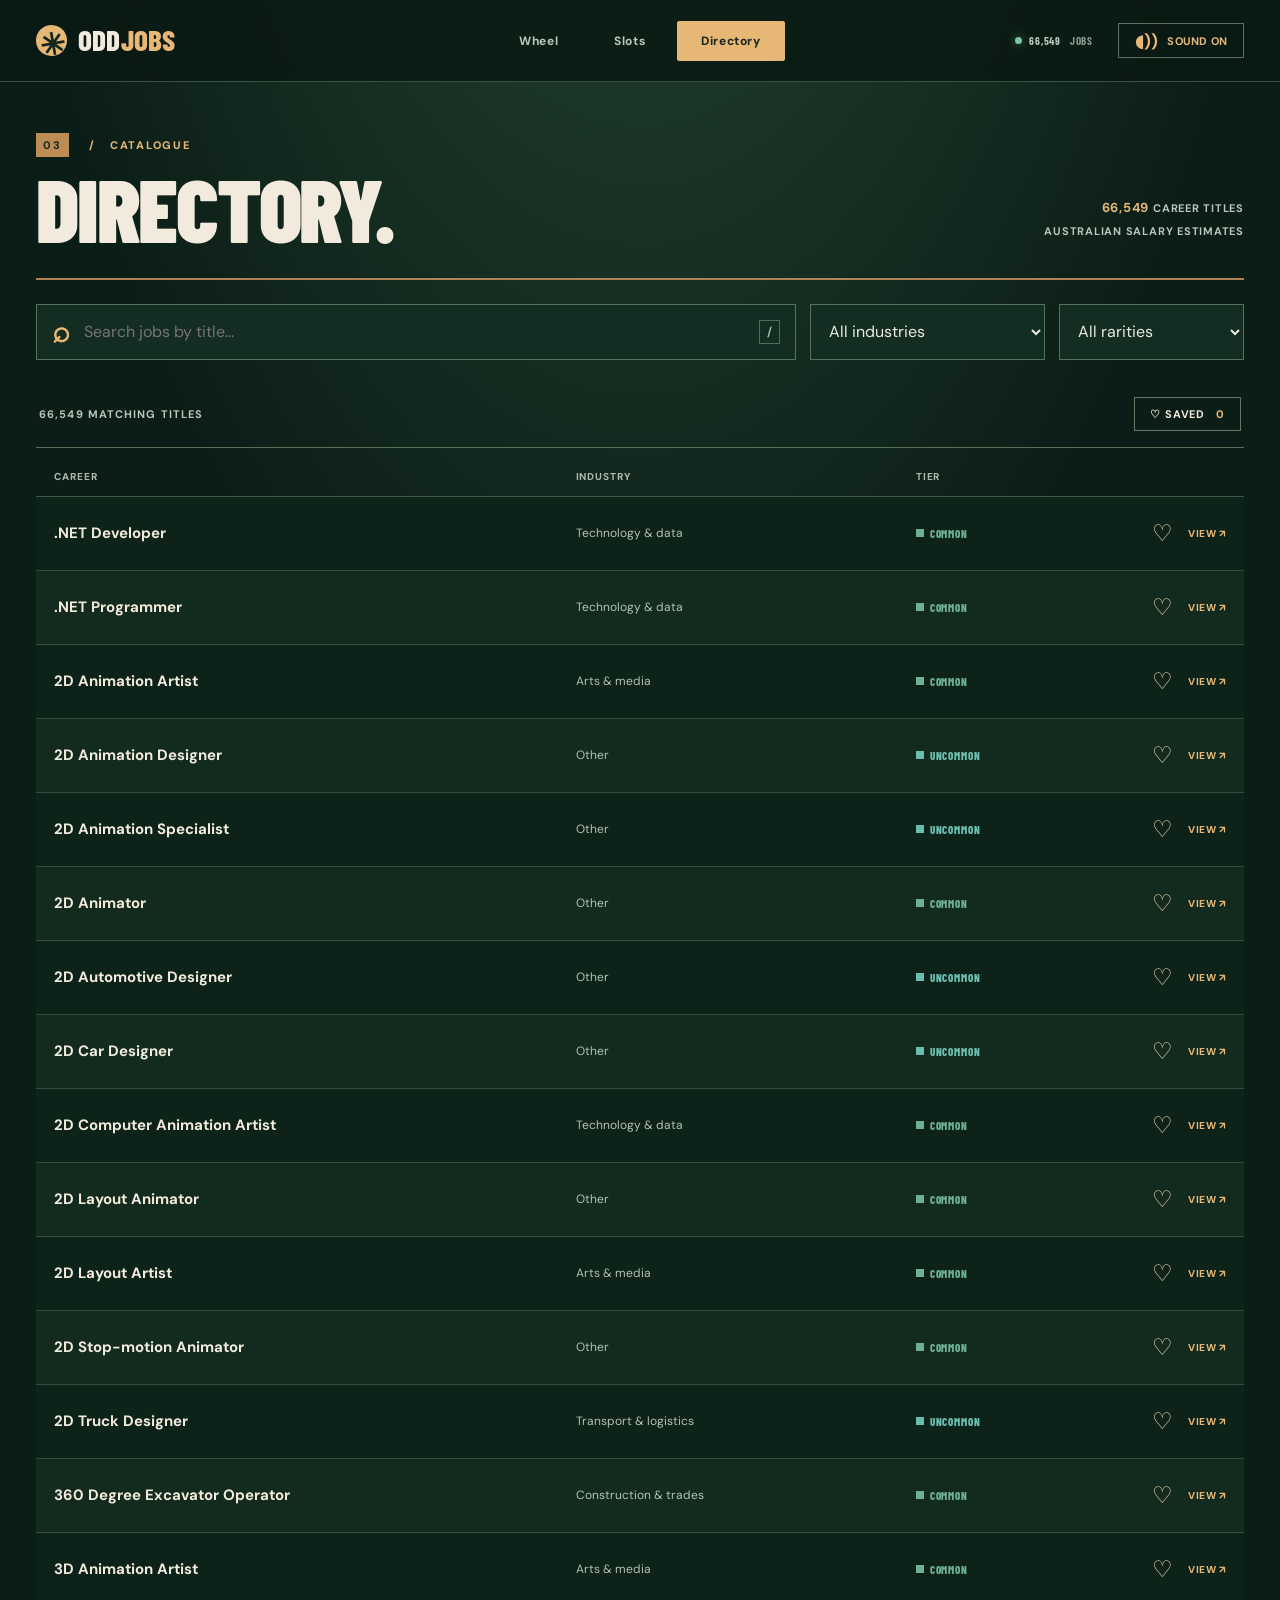
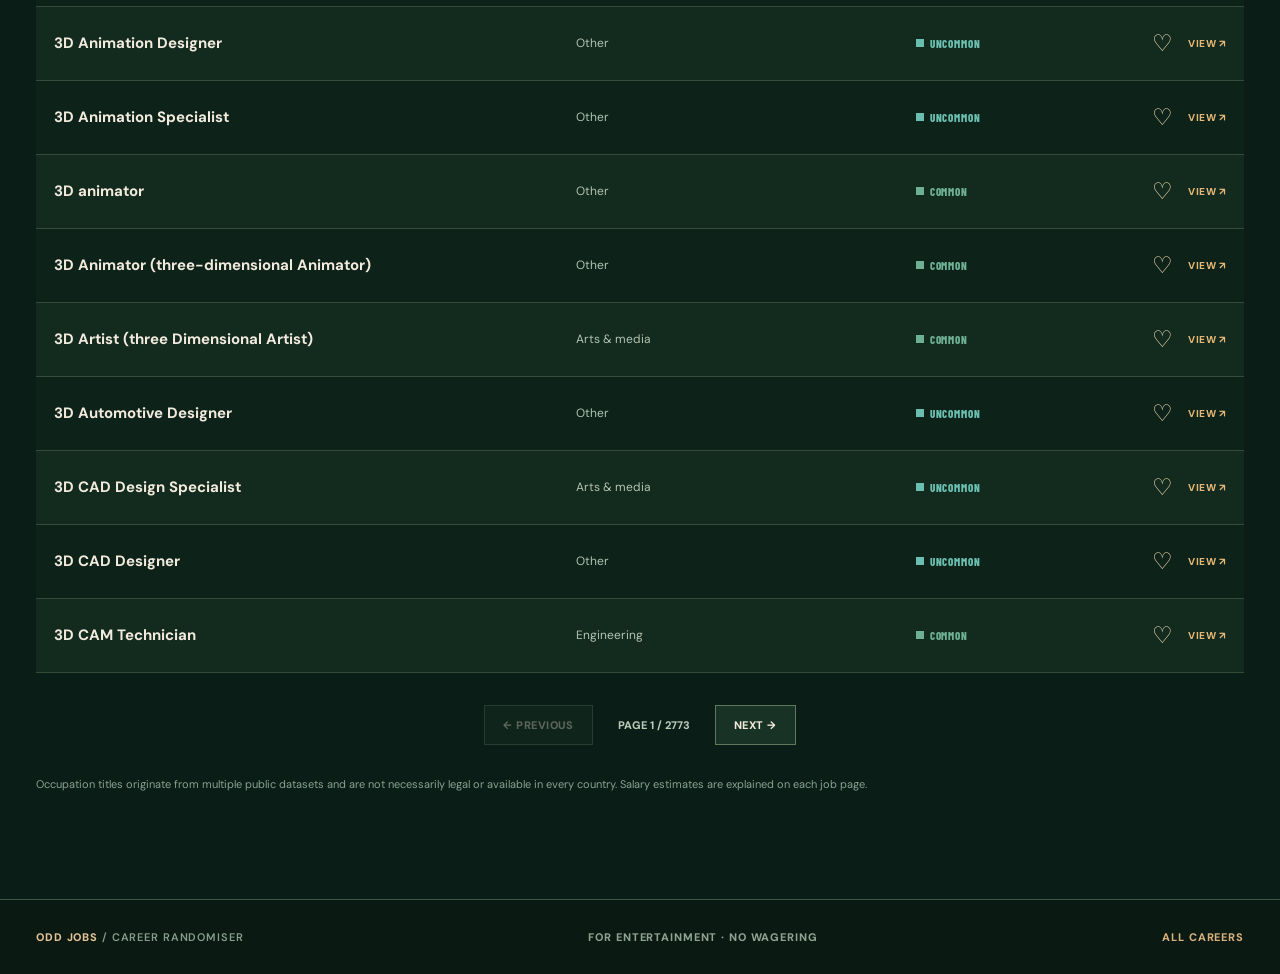
==== commit 6e416446: "Restore original casino styling and fix jumping slot reels" ====
--- a/directory.html
+++ b/directory.html
@@ -1,3 +1,3 @@
-<!doctype html><html lang="en"><head><meta charset="utf-8"><meta name="viewport" content="width=device-width,initial-scale=1"><meta name="theme-color" content="#0b1d17"><meta name="description" content="Spin a career roulette wheel, play 777 slots and explore over 65,000 careers with Australian salary estimates."><title>Directory — Odd Jobs</title><link rel="preconnect" href="https://fonts.googleapis.com"><link rel="preconnect" href="https://fonts.gstatic.com" crossorigin><link href="https://fonts.googleapis.com/css2?family=Inter:wght@400;450;500;550;600;650;700;750;800&family=JetBrains+Mono:wght@400;500;600&display=swap" rel="stylesheet"><link rel="stylesheet" href="./styles.css"></head><body>
-<header class="site-header"><div class="page-width header-inner"><a class="brand" href="./index.html" aria-label="Odd Jobs, home"><span class="brand-symbol" aria-hidden="true"><svg viewBox="0 0 32 32" width="26" height="26" fill="none"><circle cx="16" cy="16" r="11" stroke="currentColor" stroke-width="2"/><path d="M16 5V27M5 16H27M8.2 8.2L23.8 23.8M23.8 8.2L8.2 23.8" stroke="currentColor" stroke-width="1.5"/></svg></span><span>odd<span>jobs</span></span></a><nav class="main-nav" aria-label="Main navigation"><a data-nav="index.html" href="./index.html">Wheel</a><a data-nav="slots.html" href="./slots.html">Slots</a><a data-nav="directory.html" href="./directory.html">Directory</a></nav><div class="header-meta"><span class="online-dot" aria-hidden="true"></span><span data-job-count>—</span><span class="header-unit">careers</span><button type="button" id="sound-toggle" class="sound-button" aria-pressed="true"><span class="sound-icon" aria-hidden="true">♪</span><span data-sound-label>SOUND ON</span></button></div></div></header>
-<main class="page-width" id="main"><div class="page-head"><div><div class="kicker">03 / DIRECTORY</div><h1>Career <em>directory</em><span class="title-stop">.</span></h1></div><p class="head-note"><span data-job-count>—</span> career titles<br>Australian pay estimates</p></div><section class="catalogue-screen"><div class="directory-controls"><label class="search-field"><span aria-hidden="true">⌕</span><input type="search" id="search" aria-label="Search career titles" placeholder="Search jobs by title..."><kbd>/</kbd></label><select id="filter-industry" aria-label="Filter by industry"></select><select id="filter-tier" aria-label="Filter by rarity"><option value="">All rarities</option><option value="legendary">Legendary</option><option value="epic">Epic</option><option value="rare">Rare</option><option value="uncommon">Uncommon</option><option value="common">Common</option></select></div><div class="directory-bar"><span id="match-status">LOADING CAREERS</span><button id="show-saved" type="button">♡ SAVED <b id="saved-total">0</b></button></div><div class="job-table"><div class="job-table-head"><span>CAREER</span><span>INDUSTRY</span><span>TIER</span><span></span></div><div id="job-list" class="job-table-body"></div></div><div class="directory-pager"><button id="prev" type="button">← PREVIOUS</button><span id="pagination">PAGE 1</span><button id="next" type="button">NEXT →</button></div></section><div class="directory-endnote">Occupation titles originate from multiple public datasets and are not necessarily legal or available in every country. Salary estimates are explained on each job page.</div></main><footer class="site-footer"><div class="page-width footer-inner"><span>ODD JOBS <b> / CAREER RANDOMISER</b></span><span>FOR ENTERTAINMENT · NO WAGERING</span><a href="./directory.html">ALL CAREERS</a></div></footer><script type="module" src="./js/site.js"></script><script type="module" src="./js/directory.js"></script></body></html>+<!doctype html><html lang="en"><head><meta charset="utf-8"><meta name="viewport" content="width=device-width,initial-scale=1"><meta name="theme-color" content="#0b1d17"><meta name="description" content="Spin a career roulette wheel, play 777 slots and explore over 66,000 careers with Australian salary estimates."><title>Directory — Odd Jobs</title><link rel="preconnect" href="https://fonts.googleapis.com"><link rel="preconnect" href="https://fonts.gstatic.com" crossorigin><link href="https://fonts.googleapis.com/css2?family=Barlow+Condensed:wght@500;600;700;800;900&family=DM+Sans:wght@400;500;600;700;800&family=Instrument+Serif:ital@0;1&display=swap" rel="stylesheet"><link rel="stylesheet" href="./styles.css"></head><body>
+<header class="site-header"><div class="page-width header-inner"><a class="brand" href="./index.html" aria-label="Odd Jobs, home"><span class="brand-symbol" aria-hidden="true">✳</span><span>ODD<span>JOBS</span></span></a><nav class="main-nav" aria-label="Main navigation"><a data-nav="index.html" href="./index.html">Wheel</a><a data-nav="slots.html" href="./slots.html">Slots</a><a data-nav="directory.html" href="./directory.html">Directory</a></nav><div class="header-meta"><span class="online-dot" aria-hidden="true"></span><span data-job-count>—</span><span class="header-unit">JOBS</span><button type="button" id="sound-toggle" class="sound-button" aria-pressed="true"><span class="sound-icon" aria-hidden="true">◖))</span><span data-sound-label>SOUND ON</span></button></div></div></header>
+<main class="page-width" id="main"><div class="page-head"><div><div class="kicker"><span>03</span> &nbsp; / &nbsp; CATALOGUE</div><h1>Directory.</h1></div><p class="head-note"><span data-job-count>—</span> CAREER TITLES<br>AUSTRALIAN SALARY ESTIMATES</p></div><section class="catalogue-screen"><div class="directory-controls"><label class="search-field"><span aria-hidden="true">⌕</span><input type="search" id="search" aria-label="Search career titles" placeholder="Search jobs by title..."><kbd>/</kbd></label><select id="filter-industry" aria-label="Filter by industry"></select><select id="filter-tier" aria-label="Filter by rarity"><option value="">All rarities</option><option value="legendary">Legendary</option><option value="epic">Epic</option><option value="rare">Rare</option><option value="uncommon">Uncommon</option><option value="common">Common</option></select></div><div class="directory-bar"><span id="match-status">LOADING CAREERS</span><button id="show-saved" type="button">♡ SAVED <b id="saved-total">0</b></button></div><div class="job-table"><div class="job-table-head"><span>CAREER</span><span>INDUSTRY</span><span>TIER</span><span></span></div><div id="job-list" class="job-table-body"></div></div><div class="directory-pager"><button id="prev" type="button">← PREVIOUS</button><span id="pagination">PAGE 1</span><button id="next" type="button">NEXT →</button></div></section><div class="directory-endnote">Occupation titles originate from multiple public datasets and are not necessarily legal or available in every country. Salary estimates are explained on each job page.</div></main><footer class="site-footer"><div class="page-width footer-inner"><span>ODD JOBS <b> / CAREER RANDOMISER</b></span><span>FOR ENTERTAINMENT · NO WAGERING</span><a href="./directory.html">ALL CAREERS</a></div></footer><script type="module" src="./js/site.js"></script><script type="module" src="./js/directory.js"></script></body></html>
--- a/styles.css
+++ b/styles.css
@@ -1,18 +1,15 @@
-:root{color-scheme:dark;--bg:#0b1114;--surface:#121a1f;--raised:#182228;--panel:#141d22;--line:#28343a;--line-strong:#3a4a51;--text:#f1f5f4;--muted:#9caaa9;--dim:#718481;--accent:#9de5c8;--coral:#ed867a;--common:#54856c;--uncommon:#4c9e97;--rare:#5481d0;--epic:#9271d3;--legendary:#e7bb66;--radius:18px;--font:Inter,-apple-system,BlinkMacSystemFont,'Segoe UI',sans-serif;--mono:'JetBrains Mono',monospace}
-*{box-sizing:border-box}html{scroll-behavior:smooth;scroll-padding-top:25px}body{margin:0;min-height:100vh;background:var(--bg);color:var(--text);font-family:var(--font);-webkit-font-smoothing:antialiased}button,input,select{font:inherit}button{cursor:pointer}button:disabled{cursor:wait}a{color:inherit;text-decoration:none}[hidden]{display:none!important}:focus-visible{outline:2px solid var(--accent)!important;outline-offset:4px}::selection{background:#38735f;color:white}.page-width{width:min(1160px,calc(100% - 64px));margin-inline:auto}
-.site-header{height:76px;border-bottom:1px solid #ffffff0e;background:#0c1115ea;position:relative;z-index:12}.header-inner{height:100%;display:grid;grid-template-columns:minmax(140px,1fr) auto minmax(210px,1fr);align-items:center;gap:22px}.brand{display:flex;gap:11px;align-items:center;width:max-content;font-size:21px;font-weight:760;letter-spacing:-.055em}.brand>span:last-child span{color:var(--accent)}.brand-symbol{width:35px;height:35px;display:grid;place-items:center;border:1px solid #3e5f57;border-radius:11px;color:var(--accent);background:#152722}.brand-symbol svg{width:23px;height:23px}.main-nav{display:flex;align-items:center;gap:4px;background:#141d22;border:1px solid #25343b;padding:4px;border-radius:12px}.main-nav a{padding:9px 18px;border-radius:8px;font-size:13px;font-weight:590;color:#9facb2;transition:color .2s,background .2s}.main-nav a.active{background:#26342f;color:#eaf8f1;box-shadow:inset 0 0 0 1px #ffffff0a}.main-nav a:not(.active):hover{color:white;background:#202e33}.header-meta{justify-self:end;display:flex;align-items:center;gap:6px;white-space:nowrap;font:500 11px var(--mono);color:#b8c5c5}.online-dot{width:7px;height:7px;border-radius:50%;margin-right:3px;background:#92d8ac;box-shadow:0 0 12px #92d8ac50}.header-unit{color:#7c8f8e}.sound-button{display:flex;align-items:center;gap:8px;margin-left:22px;padding:8px 12px;border-radius:9px;border:1px solid #34444a;background:#182227;color:#d4e2dd;font:600 10px var(--mono);white-space:nowrap}.sound-button:hover{background:#26343a}.sound-button[aria-pressed=false]{color:#8c9da0}.sound-icon{font:700 18px var(--font);color:var(--accent)}
-.page-head{display:flex;align-items:flex-end;justify-content:space-between;gap:30px;padding:58px 0 29px}.kicker{color:var(--accent);font:600 11px var(--mono);letter-spacing:.085em}.page-head h1{font-weight:650;letter-spacing:-.067em;line-height:1.1;font-size:clamp(42px,5vw,64px);margin:15px 0 0}.page-head h1 em{font-style:normal;color:#b7c5c4;font-weight:450}.title-stop{color:var(--accent)}.head-note{color:var(--dim);text-align:right;font-size:12px;line-height:1.75;margin:0 0 5px}.head-note span{color:#d5e5df;font-weight:550}
-.wheel-layout,.slots-layout{display:grid;grid-template-columns:minmax(0,1.25fr) minmax(295px,.75fr);align-items:stretch;gap:18px}.wheel-table,.wheel-odds,.slot-machine,.payout-panel{min-width:0;border-radius:var(--radius);background:var(--surface);border:1px solid var(--line);box-shadow:0 14px 42px #0000001c}.wheel-table{padding:23px 25px 19px;position:relative;overflow:hidden}.wheel-table:after{content:'';position:absolute;inset:0;pointer-events:none;background:radial-gradient(ellipse at 50% 50%,#38645012,transparent 72%)}.wheel-ledger,.wheel-bottom{display:flex;align-items:center;justify-content:space-between;gap:12px;color:#829594;font:520 10px var(--mono);letter-spacing:.015em;position:relative;z-index:2}.wheel-ledger span:first-child{color:#c1ceca}.wheel-ledger span:last-child{color:var(--accent)}.wheel-bottom{margin-top:20px;font-size:10px}.wheel-rig{width:min(100% - 30px,510px);aspect-ratio:1;display:grid;place-items:center;position:relative;isolation:isolate;margin:32px auto 20px}.wheel-rig:before{content:'';position:absolute;inset:-11px;border-radius:50%;border:1px solid #6e807d;background:#0f191c;box-shadow:0 0 0 6px #202d31,0 0 0 7px #455a5b;z-index:-1}.wheel-rig:after{content:'';position:absolute;inset:-18px;pointer-events:none;border-radius:50%;box-shadow:0 24px 42px #0005;z-index:-2}.wheel-rig canvas{width:100%;height:100%;border-radius:50%;display:block;will-change:transform;filter:drop-shadow(0 4px 2px #0002)}.wheel-pointer{position:absolute;z-index:8;left:50%;top:-19px;transform:translateX(-50%);width:0;height:0;border-left:15px solid transparent;border-right:15px solid transparent;border-top:31px solid #f0f5ec;filter:drop-shadow(0 2px 5px #0009)}.wheel-pointer:after{content:'';position:absolute;left:-5px;top:-30px;border-left:5px solid transparent;border-right:5px solid transparent;border-top:13px solid var(--accent)}.spin-core{position:absolute;z-index:9;left:50%;top:50%;transform:translate(-50%,-50%);aspect-ratio:1;width:25%;border-radius:50%;border:1px solid #63887e;background:radial-gradient(circle at 35% 27%,#233c3a,#111d23 73%);color:#eef9f4;box-shadow:0 0 0 7px #0f1b20,0 0 0 8px #9cb8af8c,0 8px 20px #0009;display:flex;align-items:center;justify-content:center;flex-direction:column;gap:4px;transition:filter .17s,border-color .17s}.spin-core:hover:not(:disabled){filter:brightness(1.27);border-color:var(--accent)}.spin-core:active:not(:disabled){filter:brightness(1.45)}.spin-core:disabled{opacity:.7}.spin-core small{font:580 clamp(8px,.9vw,10px) var(--mono);color:#a4bdb3;letter-spacing:.015em}.spin-core strong{font-size:clamp(21px,2.8vw,31px);font-weight:760;letter-spacing:-.045em}.wheel-odds,.payout-panel{padding:26px 25px}.panel-heading{display:flex;justify-content:space-between;align-items:center;gap:12px;padding-bottom:21px;border-bottom:1px solid var(--line)}.panel-heading span{font-size:18px;letter-spacing:-.03em;font-weight:650}.panel-heading small{font:510 10px var(--mono);color:#718788}.tier-list{display:flex;flex-direction:column}.tier-row{display:grid;grid-template-columns:11px 1fr auto;align-items:center;gap:13px;padding:17px 0;border-bottom:1px solid #26343a}.tile-dot{width:11px;height:11px;border-radius:4px;display:inline-block}.tile-dot.common{background:var(--common)}.tile-dot.uncommon{background:var(--uncommon)}.tile-dot.rare{background:var(--rare)}.tile-dot.epic{background:var(--epic)}.tile-dot.legendary{background:var(--legendary)}.tier-row b{display:block;font-size:13px;font-weight:630}.tier-row small{display:block;font:450 10px var(--mono);color:#6f8584;margin-top:4px}.tier-row strong{font:620 15px var(--mono);color:#dce9e5}.panel-foot{font-size:12px;line-height:1.72;color:#7e918f;margin-top:23px}
-.draw-result{margin-top:18px;border-radius:var(--radius);overflow:hidden;background:var(--surface);border:1px solid var(--line);box-shadow:0 9px 30px #0003}.draw-result[data-tier=legendary]{border-color:#e7bb6670}.draw-strip{display:flex;justify-content:space-between;align-items:center;gap:12px;border-bottom:1px solid var(--line);padding:16px 24px;font:570 11px var(--mono);color:#b8c5c0}.draw-strip b{font:600 11px var(--mono);color:#dfe5e5;margin-left:12px;padding:6px 10px;border-radius:6px;background:#263a34}.draw-strip [data-tier=legendary]{color:#f3d28e;background:#493c28}.draw-content{display:grid;grid-template-columns:1.2fr minmax(250px,.8fr);gap:26px;padding:28px}.draw-copy h2{font-size:clamp(26px,3.2vw,42px);font-weight:650;letter-spacing:-.055em;line-height:1.15;margin:6px 0 13px}.draw-copy p{color:#a9b7b4;font-size:13px;line-height:1.75;margin:0;max-width:670px}.draw-salary{border-left:1px solid var(--line);padding-left:26px;display:flex;flex-direction:column;justify-content:center;gap:9px}.draw-salary small{font:530 10px var(--mono);letter-spacing:.025em;color:#859d94}.draw-salary strong{font-size:clamp(23px,2.2vw,31px);font-weight:680;letter-spacing:-.045em;color:#e9f4ef;overflow-wrap:anywhere}.draw-salary>span{font-size:11px;line-height:1.5;color:#829693}.draw-actions{display:flex;align-items:center;border-top:1px solid var(--line);padding:10px;gap:8px}.button-red,.button-quiet{display:inline-flex;align-items:center;justify-content:center;gap:15px;border-radius:9px;min-height:42px;padding:11px 15px;font-size:12px;font-weight:580;border:1px solid transparent}.button-red{background:var(--accent);color:#0b1b1c}.button-red:hover{background:#b8f4dd}.button-red span{font-size:18px}.button-quiet{color:#b8c9c5;background:transparent;border-color:var(--line)}.button-quiet:hover{background:#243238;color:white}
-/* Three independent reels, without the carnival cabinet. */
-.slot-machine{overflow:hidden;position:relative;padding:0;background:#131a21}.machine-marquee{display:flex;align-items:center;justify-content:space-between;padding:23px 28px;border-bottom:1px solid var(--line)}.machine-marquee>b{font-size:14px;font-weight:650;letter-spacing:-.025em;color:#e5edee}.marquee-bulbs{height:8px;flex:1;max-width:95px;background:repeating-linear-gradient(90deg,#344d4d 0px,#344d4d 3px,transparent 3px,transparent 15px);opacity:.5}.machine-inner{padding:42px 32px 28px}.reel-deck{display:grid;grid-template-columns:repeat(3,minmax(0,1fr));gap:12px;width:min(100%,610px);margin:auto}.reel-casing{min-width:0;background:#10171b;border:1px solid #3b4a50;border-radius:14px;padding:9px 9px 10px;box-shadow:0 8px 16px #0003}.reel-casing>small{display:block;text-align:center;font:500 10px var(--mono);color:#819496;margin:8px 0 12px}.reel-window{position:relative;height:150px;overflow:hidden;border-radius:9px;background:#e9ecec;color:#1c2930;box-shadow:inset 0 2px 9px #0002}.reel-window:after{content:'';position:absolute;inset:0;pointer-events:none;background:linear-gradient(to bottom,#00000012,transparent 25%,transparent 74%,#00000020);border-radius:9px}.reel-window:before{content:'';position:absolute;top:50%;left:0;right:0;height:1px;background:#2732390a;z-index:1}.reel-track{position:absolute;inset:0 auto auto 0;width:100%;will-change:transform}.reel-cell{height:150px;display:flex;align-items:center;justify-content:center;font-size:clamp(71px,7vw,108px);font-weight:760;letter-spacing:-.085em;user-select:none}.reel-cell:nth-child(10n+8){color:#d35f54}.reel-window.stopped{outline:1px solid #b6c4c2}.slot-status{text-align:center;margin:28px 0 18px;min-height:18px;font:570 11px var(--mono);letter-spacing:.035em;color:#92bdae}.lever-button{width:min(100%,560px);min-height:56px;border:0;border-radius:11px;background:var(--accent);color:#122321;padding:0 20px;display:flex;align-items:center;justify-content:space-between;margin:0 auto;font-size:14px;font-weight:680;letter-spacing:-.01em;transition:background .2s,transform .2s;box-shadow:0 9px 21px #0003}.lever-button span{font-size:24px}.lever-button:hover:not(:disabled){background:#b5f3dc}.lever-button:active:not(:disabled){transform:scale(.987)}.lever-button:disabled{opacity:.6}.machine-bottom{width:min(100%,560px);display:flex;justify-content:space-between;gap:12px;margin:23px auto 0;font:450 10px var(--mono);color:#708482}.payout-line{display:grid;grid-template-columns:125px 1fr;gap:14px;align-items:center;padding:19px 0;border-bottom:1px solid var(--line)}.payout-line>b{font:590 13px var(--mono);color:#c4d4d1;white-space:nowrap}.payout-line>span{display:flex;flex-direction:column;gap:5px}.payout-line strong{font-size:13px;font-weight:630}.payout-line small{font-size:11px;color:#78918b}.payout-line.jackpot-row>b,.payout-line.jackpot-row strong{color:#f5c578}.slot-machine.jackpot{border-color:#b99560;box-shadow:0 0 45px #e9b95c2d}.slot-machine.jackpot .reel-casing{border-color:#e9ba72}.slot-machine.jackpot .slot-status{color:#ffd490}.slot-machine.triple .reel-casing{border-color:#9e85d7}.slot-machine.double .reel-casing{border-color:#7dadda}.slot-machine.hard .slot-status{color:#c1a2a0}.confetti{position:absolute;left:50%;top:35%;width:8px;height:13px;background:var(--colour);pointer-events:none;z-index:12;transform:translate(-50%,-50%);animation:scatter 1.75s ease-out forwards}@keyframes scatter{to{transform:translate(calc(-50% + var(--x)),calc(-50% + var(--y))) rotate(var(--rot));opacity:0}}
-/* Directory: simple, sortable-feeling rows and functional filters. */
-.catalogue-screen{background:var(--surface);border:1px solid var(--line);border-radius:var(--radius);padding:18px;min-width:0}.directory-controls{display:grid;grid-template-columns:minmax(225px,1fr) minmax(165px,220px) minmax(145px,175px);gap:11px;margin-bottom:14px}.directory-controls select,.search-field{height:46px;border:1px solid #34454a;background:#172228;color:#ceddd8;border-radius:10px;padding:0 13px}.directory-controls select{font-size:12px;min-width:0;max-width:100%;cursor:pointer}.search-field{display:flex;align-items:center;gap:9px}.search-field>span{font-size:26px;color:#94b9ae;line-height:1}.search-field input{border:0;outline:0;background:transparent;color:#e7f2ee;flex:1;width:100%;min-width:0;font-size:13px}.search-field:focus-within{border-color:var(--accent)}.search-field input::placeholder{color:#788b8b}.search-field kbd{font:500 10px var(--mono);color:#849b96;border:1px solid #435654;border-radius:4px;padding:3px 6px}.directory-bar{display:flex;align-items:center;justify-content:space-between;gap:16px;padding:14px 1px;color:#7b9290;font:540 10px var(--mono);border-bottom:1px solid var(--line)}.directory-bar button{background:#1a272a;border:1px solid #30444a;border-radius:8px;color:#cedad6;padding:8px 13px;font:540 11px var(--font)}.directory-bar button:hover,.directory-bar button.selected{color:var(--accent);border-color:#58776f}.directory-bar b{font-weight:650;color:var(--accent);padding-left:5px}.job-table{min-width:0}.job-table-head,.job-row{display:grid;grid-template-columns:minmax(155px,1.5fr) minmax(125px,.95fr) minmax(100px,.6fr) 111px;align-items:center;gap:12px}.job-table-head{border-bottom:1px solid var(--line);padding:17px 12px 11px;color:#718a88;font:500 10px var(--mono);letter-spacing:.035em}.job-row{min-height:63px;padding:12px;border-bottom:1px solid #27343a;transition:background .2s}.job-row:hover{background:#1b292e}.job-row:last-child{border-bottom:0}.row-title{font-size:13px;font-weight:570;overflow-wrap:anywhere}.row-title:hover{color:var(--accent)}.row-sector{font-size:12px;color:#899d99;overflow-wrap:anywhere}.mini-tier{justify-self:start;display:inline-flex;align-items:center;gap:8px;font:530 10px var(--mono);text-transform:capitalize;letter-spacing:0;color:#a4b9ae}.mini-tier:before{content:'';width:7px;height:7px;border-radius:50%;background:currentColor}.mini-tier.tier-common{color:#80b995}.mini-tier.tier-uncommon{color:#74c8bc}.mini-tier.tier-rare{color:#86aeed}.mini-tier.tier-epic{color:#b29bea}.mini-tier.tier-legendary{color:#f1d084}.row-actions{display:flex;justify-content:flex-end;align-items:center;gap:10px}.row-save{background:transparent;border:0;color:#b5c9bd;font-size:23px;line-height:1}.row-save:hover{color:#e4b8b6}.row-go{color:#9edcbf;font-size:11px;font-weight:590;white-space:nowrap}.row-go:hover{color:white}.directory-pager{display:flex;align-items:center;justify-content:center;gap:24px;padding:24px 0 8px}.directory-pager button{border:1px solid var(--line-strong);border-radius:9px;color:#b6c8c1;background:#1a272b;font:530 11px var(--font);padding:10px 14px}.directory-pager button:disabled{opacity:.35;cursor:default}.directory-pager span{font:500 10px var(--mono);color:#7c918e}.directory-endnote{color:#718682;font-size:11px;line-height:1.7;margin:19px 0}.no-results{padding:35px 12px;color:#8fa29d;font-size:13px}
-/* Job profiles: content first, with pay and sourcing clearly separated. */
-.breadcrumbs{display:flex;gap:10px;align-items:center;padding:30px 0 14px;color:#708784;font:540 11px var(--mono)}.breadcrumbs a{color:#a7d5bf}.breadcrumbs a:hover{text-decoration:underline}.breadcrumbs span:last-child{white-space:nowrap;overflow:hidden;text-overflow:ellipsis}.profile-head{display:flex;align-items:end;justify-content:space-between;gap:30px;border-bottom:1px solid var(--line);padding:17px 0 34px}.profile-head>div:first-child{min-width:0}.profile-head h1{margin:13px 0 20px;font-size:clamp(39px,5.6vw,67px);font-weight:660;letter-spacing:-.065em;line-height:1.1;overflow-wrap:anywhere}.profile-labels{display:flex;flex-wrap:wrap;align-items:center;gap:9px}.tier-badge{border:1px solid #436156;background:#1c322b;border-radius:7px;color:#9ed2b9;font:550 11px var(--mono);padding:8px 12px}.tier-badge.tier-common{color:#9ac6a9}.tier-badge.tier-uncommon{color:#8fcfc8;border-color:#456967}.tier-badge.tier-rare{color:#a1c3f6;border-color:#49638d}.tier-badge.tier-epic{color:#c4b0ef;border-color:#62538d}.tier-badge.tier-legendary{color:#edd192;border-color:#83714c;background:#332d20}.save-profile{border:1px solid var(--line-strong);border-radius:7px;background:#18242a;color:#cbdad3;font-size:11px;padding:8px 13px}.save-profile:hover{border-color:var(--accent);color:var(--accent)}.profile-number{text-align:right;align-self:center;color:#718584;white-space:nowrap}.profile-number span{display:block;font:500 10px var(--mono)}.profile-number strong{display:block;font-size:13px;font-weight:560;margin-top:5px;color:#b0c5bc}.profile-layout{display:grid;grid-template-columns:minmax(0,1.3fr) minmax(320px,.76fr);gap:54px;align-items:start;margin-top:18px}.profile-main{min-width:0}.profile-section{padding:31px 0 36px;border-bottom:1px solid var(--line)}.profile-section-index{font:550 10px var(--mono);letter-spacing:.025em;color:#7fa99a}.profile-section h2{font-size:23px;font-weight:610;letter-spacing:-.04em;margin:13px 0 16px}.profile-section p{max-width:730px;color:#acbdb9;font-size:14px;line-height:1.8;margin:0}.source-label{display:inline-flex;color:#899b96;margin-top:19px;font-size:11px;background:#17252a;border:1px solid var(--line);border-radius:8px;padding:8px 10px}.responsibilities{list-style:none;counter-reset:step;padding:0;margin:12px 0 0}.responsibilities li{counter-increment:step;display:grid;grid-template-columns:32px 1fr;gap:10px;padding:14px 0;border-bottom:1px solid #23343a;color:#b6c6c0;font-size:13px;line-height:1.65}.responsibilities li:before{content:counter(step,decimal-leading-zero);font:520 11px var(--mono);color:#6b9d8b}.context-strip{margin-top:23px;background:#162125;border:1px solid var(--line);border-radius:12px;padding:17px 19px}.context-strip span{color:#88a89a;font:520 10px var(--mono)}.context-strip p{margin:8px 0 0}.related-jobs{display:grid;grid-template-columns:1fr 1fr;gap:9px;margin-top:18px}.related-jobs a{border-radius:10px;border:1px solid #304147;background:#142026;padding:12px 14px;color:#bfcfc9;font-size:12px;line-height:1.5}.related-jobs a:hover{border-color:#709c86;color:var(--accent)}
-.salary-card{position:sticky;top:24px;border-radius:17px;overflow:hidden;background:#151f23;border:1px solid #364449;margin-top:18px;box-shadow:0 20px 48px #0002;min-width:0}.salary-head{display:flex;align-items:center;justify-content:space-between;gap:12px;border-bottom:1px solid var(--line);padding:21px 22px;color:#dae9e0;font-size:13px;font-weight:600}.salary-head strong{font:500 10px var(--mono);color:#6e9b86}.salary-core{display:flex;flex-direction:column;align-items:flex-start;gap:11px;padding:25px 22px}.salary-kind{font:540 10px var(--mono);color:#d7c08d;background:#302e25;border-radius:6px;padding:7px 10px;line-height:1.45}.salary-kind.verified{color:#95ddba;background:#1c342b}.salary-core>strong#salary-primary{color:#f4f9f4;font-size:clamp(44px,4.5vw,61px);line-height:1.05;font-weight:630;letter-spacing:-.07em;margin:3px 0 11px}.salary-range-label{font:500 10px var(--mono);color:#7c948e}.salary-core>strong#salary-range{font-size:20px;font-weight:620;letter-spacing:-.035em;color:#d7e6e0;margin:2px 0 6px}.salary-confidence{font-size:11px;color:#879f98}.salary-details{padding:24px 22px;border-top:1px solid var(--line)}.salary-details h3{font-size:12px;font-weight:630;margin:0 0 11px;color:#c3d5cb}.salary-details p{margin:0 0 19px;font-size:12px;line-height:1.8;color:#91a69e}.salary-details>a{display:inline-flex;color:var(--accent);font-size:11px;font-weight:570}.salary-details>a:hover{text-decoration:underline}.salary-notice{border-top:1px dashed #3a4b4a;padding-top:19px;margin-top:21px;font-size:11px;line-height:1.8;color:#6f8a83}
-.site-footer{background:#0a1113;margin-top:88px;border-top:1px solid #243238}.footer-inner{min-height:68px;display:flex;align-items:center;justify-content:space-between;gap:15px;color:#879a95;font-size:11px}.footer-inner span:first-child{font-weight:650;color:#c9d9d3}.footer-inner b{font-weight:400;color:#748883}.footer-inner a{color:#a1ceb9}.footer-inner a:hover{text-decoration:underline}
-@media(max-width:1120px){.wheel-layout,.slots-layout{grid-template-columns:1fr}.wheel-table,.slot-machine,.wheel-odds,.payout-panel{width:100%}.wheel-odds .tier-list{display:grid;grid-template-columns:1fr 1fr;column-gap:30px}.wheel-odds,.payout-panel{padding:24px}.payout-panel{display:block}.payout-line{grid-template-columns:1fr 1fr}.profile-layout{gap:25px}}
-@media(max-width:810px){.page-width{width:calc(100% - 40px)}.site-header{height:70px}.header-inner{grid-template-columns:auto 1fr auto;gap:11px}.main-nav{justify-self:center}.main-nav a{padding:8px 12px;font-size:12px}.brand{font-size:19px}.brand-symbol{width:31px;height:31px}.header-meta>[data-job-count],.online-dot,.header-unit{display:none}.sound-button{margin-left:0;padding:8px}.sound-button [data-sound-label]{display:none}.page-head{padding-top:42px;gap:12px}.page-head h1{font-size:clamp(40px,7vw,56px)}.profile-layout{grid-template-columns:1fr}.salary-card{position:static;grid-row:1}.profile-main{grid-row:2}.directory-controls{grid-template-columns:1fr 1fr}.search-field{grid-column:1/-1}.job-table-head,.job-row{grid-template-columns:minmax(165px,1.45fr) minmax(115px,.85fr) minmax(85px,.5fr) 100px}.job-table-head span:last-child{display:none}.row-actions{gap:6px}.row-go{font-size:10px}.machine-inner{padding:38px 25px 25px}}
-@media(max-width:550px){.page-width{width:calc(100% - 28px)}.site-header{height:63px}.header-inner{grid-template-columns:auto 1fr auto;gap:7px}.brand{font-size:17px;gap:6px}.brand-symbol{height:27px;width:27px;border-radius:8px}.brand-symbol svg{height:19px;width:19px}.main-nav{gap:0;padding:3px;border-radius:9px}.main-nav a{padding:7px 8px;font-size:10px;border-radius:6px}.sound-button{min-height:31px;width:34px;display:grid;place-items:center}.sound-icon{font-size:15px}.page-head{display:block;padding:36px 0 23px}.page-head h1{font-size:clamp(37px,11vw,57px);margin-top:11px}.kicker{font-size:10px}.head-note{margin-top:12px;text-align:left;font-size:11px}.wheel-table{padding:17px 13px 17px;border-radius:15px}.wheel-rig{width:calc(100% - 25px);margin:31px auto 19px}.wheel-rig:before{inset:-8px;box-shadow:0 0 0 4px #202d31,0 0 0 5px #455a5b}.wheel-pointer{top:-17px;border-left-width:11px;border-right-width:11px;border-top-width:24px}.wheel-pointer:after{top:-24px;left:-4px;border-left-width:4px;border-right-width:4px;border-top-width:11px}.spin-core{width:28%;box-shadow:0 0 0 4px #0f1b20,0 0 0 5px #9cb8af8c,0 7px 20px #0008}.spin-core small{font-size:6px}.spin-core strong{font-size:23px}.wheel-ledger,.wheel-bottom{font-size:8px}.wheel-bottom span:last-child{display:none}.wheel-odds,.payout-panel{padding:20px;border-radius:15px}.wheel-odds .tier-list{display:block}.tier-row{padding:13px 0}.tier-row b{font-size:12px}.tier-row strong{font-size:13px}.panel-heading span{font-size:16px}.panel-heading small{font-size:9px}.draw-content{grid-template-columns:1fr;gap:18px;padding:20px}.draw-salary{border-left:0;border-top:1px solid var(--line);padding:18px 0 0}.draw-strip{padding:14px 16px;font-size:10px}.draw-actions{flex-wrap:wrap}.button-red,.button-quiet{font-size:11px;padding:11px}.machine-marquee{padding:20px}.machine-marquee>b{font-size:13px}.marquee-bulbs{max-width:50px}.machine-inner{padding:30px 14px 22px}.reel-deck{gap:7px}.reel-casing{padding:5px 5px 8px;border-radius:10px}.reel-casing>small{font-size:9px;margin:6px 0 9px}.reel-window,.reel-cell{height:105px}.reel-cell{font-size:78px}.slot-status{margin:23px 0 14px}.lever-button{min-height:53px;font-size:13px}.machine-bottom{font-size:9px;gap:5px}.payout-line{grid-template-columns:minmax(100px,.7fr) 1fr;gap:10px}.payout-line>b{font-size:12px}.payout-line strong{font-size:12px}.catalogue-screen{padding:12px}.directory-controls{gap:8px}.directory-controls select{font-size:11px;padding:0 9px}.job-table-head,.job-row{grid-template-columns:minmax(125px,1.3fr) 93px 26px;gap:7px}.job-table-head span:nth-child(2),.row-sector{display:none}.row-title{font-size:12px}.job-row{padding:13px 6px}.mini-tier{font-size:9px}.job-table-head span:nth-child(3){text-align:right}.row-actions{justify-content:end}.row-actions .row-go{display:none}.row-save{font-size:21px}.directory-pager{gap:10px}.directory-pager button{font-size:10px;padding:9px}.profile-head h1{font-size:clamp(38px,10vw,54px)}.profile-number{display:none}.profile-section{padding:27px 0}.profile-section h2{font-size:21px}.profile-section p{font-size:13px}.salary-core>strong#salary-primary{font-size:52px}.related-jobs{grid-template-columns:1fr}.footer-inner{font-size:10px}.footer-inner>span:nth-child(2){display:none}}
-@media(prefers-reduced-motion:reduce){*,*:before,*:after{scroll-behavior:auto!important;animation-duration:.01ms!important}}
+:root{color-scheme:dark;--ground:#0b1d17;--felt:#132c21;--felt-hi:#244937;--deep:#08150f;--gold:#e7b875;--brass:#ae8253;--cream:#f2ebdd;--ink:#15291f;--muted:#9fb2a2;--line:#355344;--wine:#b83c35;--common:#396a57;--uncommon:#458d83;--rare:#386eb0;--epic:#7951a0;--legendary:#f0c06b}*{box-sizing:border-box}html{scroll-behavior:smooth;scroll-padding-top:22px}body{margin:0;min-height:100vh;color:var(--cream);font-family:'DM Sans',sans-serif;background:radial-gradient(ellipse 60% 70% at 50% -30%,#2e523b 0%,transparent 88%),var(--ground);-webkit-font-smoothing:antialiased}a{color:inherit;text-decoration:none}button,input,select{font:inherit}button{cursor:pointer}button:disabled{cursor:wait}[hidden]{display:none!important}button:focus-visible,a:focus-visible,input:focus-visible,select:focus-visible{outline:3px solid var(--gold);outline-offset:4px}.page-width{width:min(1260px,calc(100% - 72px));margin-inline:auto}.site-header{height:82px;background:#0a1913d9;border-bottom:1px solid #395044;backdrop-filter:blur(10px)}.header-inner{height:100%;display:grid;grid-template-columns:1fr auto 1fr;align-items:center;gap:20px}.brand{display:flex;align-items:center;gap:11px;font:800 29px/.9 'Barlow Condensed';letter-spacing:.008em;width:max-content}.brand>span:last-child span{color:var(--gold)}.brand-symbol{display:grid;place-items:center;color:#14261e;background:var(--gold);width:31px;height:31px;font:700 30px 'DM Sans';border-radius:50%;transform:rotate(-10deg)}.main-nav{height:100%;display:flex;align-items:center;gap:8px}.main-nav a{padding:12px 24px;font:700 12px 'DM Sans';color:#bac9b9;letter-spacing:.05em;transition:color .2s,background .2s}.main-nav a.active{color:#18241d;background:var(--gold);border-radius:2px}.main-nav a:not(.active):hover{color:var(--gold)}.header-meta{justify-self:end;display:flex;align-items:center;gap:7px;color:#b4c5b7;font:700 11px 'Barlow Condensed';letter-spacing:.07em;white-space:nowrap}.online-dot{width:7px;height:7px;background:#7bc7a4;border-radius:50%;box-shadow:0 0 10px #7bc7a481}.header-unit{margin-left:2px;color:#85998b}.sound-button{margin-left:18px;min-width:126px;height:35px;display:flex;justify-content:center;align-items:center;gap:9px;background:transparent;color:var(--gold);border:1px solid #57735d;font:700 11px 'DM Sans';letter-spacing:.02em}.sound-button:hover{background:#1f3829}.sound-button[aria-pressed=false]{color:#b0bdb0}.sound-icon{font:700 17px 'DM Sans'}
+.page-head{display:flex;justify-content:space-between;align-items:end;gap:24px;margin-top:56px;margin-bottom:30px}.kicker{font:800 11px 'DM Sans';letter-spacing:.16em;color:var(--gold);text-transform:uppercase}.kicker>span{background:#bd8c55;color:#18291d;padding:5px 7px;margin-right:6px}.page-head h1{margin:15px 0 0;font:900 clamp(52px,7vw,96px)/.9 'Barlow Condensed',sans-serif;letter-spacing:-.025em;text-transform:uppercase}.page-head h1 em{font-family:'Instrument Serif',serif;font-weight:400;text-transform:none;color:var(--gold);font-style:italic;letter-spacing:-.04em}.head-note{text-align:right;margin:0 0 6px;font:700 11px/1.9 'DM Sans';letter-spacing:.07em;color:#b3c8b8}.head-note span{color:var(--gold);font-size:13px}
+.wheel-layout,.slots-layout{display:grid;grid-template-columns:minmax(0,1.27fr) minmax(320px,.73fr);gap:24px;align-items:stretch}.wheel-table{position:relative;min-width:0;border:7px double #b99561;outline:1px solid #354739;outline-offset:4px;background:radial-gradient(ellipse at 44% 46%,#2a5339 0%,#214631 37%,#183625 72%,#122b20 100%);padding:21px 25px 27px;box-shadow:0 20px 50px #0007,inset 0 0 65px #071e1299;overflow:visible}.wheel-table:after{content:'';position:absolute;inset:7px;pointer-events:none;opacity:.09;background-image:repeating-linear-gradient(125deg,transparent 0 5px,#ffffff11 6px 7px);mix-blend-mode:overlay}.wheel-ledger,.wheel-bottom{display:flex;justify-content:space-between;gap:12px;align-items:center;font:700 10px 'DM Sans';color:#d2c29e;letter-spacing:.1em;position:relative;z-index:2}.wheel-ledger span:last-child{color:var(--gold)}.wheel-bottom{margin:18px 0 0;color:#96ad9b}.wheel-rig{width:min(100%,580px);aspect-ratio:1;margin:34px auto 26px;display:grid;place-items:center;position:relative;isolation:isolate;filter:drop-shadow(0 14px 11px #06120ad1)}.wheel-rig:before{content:'';position:absolute;inset:-13px;border-radius:50%;border:6px solid #241d16;box-shadow:0 0 0 5px #b58b4f,0 0 0 9px #3d3327,0 0 0 11px #caa15f,0 18px 0 0 #0d190f;z-index:-1}.wheel-rig:after{content:'';position:absolute;inset:-8px;border-radius:50%;background:repeating-conic-gradient(from -9deg,#d6b273 0deg 1.4deg,transparent 1.5deg 18deg);z-index:-1}.wheel-pointer{position:absolute;top:-33px;left:50%;transform:translateX(-50%);width:0;height:0;border-left:21px solid transparent;border-right:21px solid transparent;border-top:59px solid #f7c775;z-index:8;filter:drop-shadow(0 6px 4px #0009)}.wheel-pointer:after{content:'';position:absolute;top:-57px;left:-8px;border-left:8px solid transparent;border-right:8px solid transparent;border-top:32px solid #ffedbd}.wheel-rig canvas{width:100%;height:100%;border-radius:50%;display:block;will-change:transform}.spin-core{z-index:9;position:absolute;top:50%;left:50%;transform:translate(-50%,-50%);width:25%;aspect-ratio:1;border:8px double var(--gold);border-radius:50%;background:radial-gradient(circle,#365842,#173124 64%,#0a1f16);color:#fff7e9;box-shadow:0 0 0 8px #102318,0 0 0 11px #bb8b50,0 7px 23px #000a;display:flex;flex-direction:column;align-items:center;justify-content:center;transition:filter .2s}.spin-core:hover:not(:disabled){filter:brightness(1.28)}.spin-core:active:not(:disabled){filter:brightness(1.5)}.spin-core:disabled{opacity:.74}.spin-core small{font:700 clamp(7px,.8vw,10px) 'DM Sans';letter-spacing:.1em;color:#e5c795}.spin-core strong{font:900 clamp(28px,4vw,53px)/1 'Barlow Condensed';letter-spacing:-.02em;margin:4px 0 2px}.spin-core span{font-size:25px;color:var(--gold);line-height:1}.wheel-odds,.payout-panel{background:#10261c;border:1px solid #486753;padding:31px 28px;box-shadow:inset 0 1px #ffffff08}.panel-heading{border-bottom:1px solid #4b604e;padding-bottom:20px;display:flex;align-items:end;justify-content:space-between;gap:16px}.panel-heading span{font:800 37px/.9 'Barlow Condensed';text-transform:uppercase}.panel-heading small{font:700 10px 'DM Sans';letter-spacing:.09em;color:#baa57c;white-space:nowrap}.tier-list{padding-top:10px}.tier-row{border-bottom:1px solid #334f3d;display:grid;grid-template-columns:17px 1fr auto;gap:15px;align-items:center;padding:21px 0}.tile-dot{display:block;width:17px;height:17px;border:1px solid #d4ddce78;box-shadow:inset 0 1px #ffffff33}.tile-dot.common{background:var(--common)}.tile-dot.uncommon{background:var(--uncommon)}.tile-dot.rare{background:var(--rare)}.tile-dot.epic{background:var(--epic)}.tile-dot.legendary{background:var(--legendary);box-shadow:0 0 13px #e5b35c82}.tier-row b{display:block;font:800 17px 'DM Sans'}.tier-row small{display:block;font:600 10px 'DM Sans';letter-spacing:.04em;color:#8ea795;margin-top:5px}.tier-row strong{font:800 24px 'Barlow Condensed';color:#ebdab7}.panel-foot{font-size:12px;line-height:1.75;color:#9bb09e;margin-top:25px}.draw-result{margin-top:25px;background:#152f23;border:1px solid #a88455;box-shadow:0 18px 35px #0004}.draw-result[data-tier=legendary]{border-color:#f0c06b;box-shadow:0 0 26px #ebb85e55,0 15px 36px #0005}.draw-strip{background:#a9804c;color:#11261a;padding:13px 22px;display:flex;justify-content:space-between;gap:12px;align-items:center;font:800 11px 'DM Sans';letter-spacing:.09em}.draw-strip b{margin-left:12px;padding:5px 9px;background:#182a1d;color:#eee1c4}.draw-strip [data-tier=legendary]{background:#f4c46f;color:#1b2419}.draw-content{display:grid;grid-template-columns:1.1fr .9fr;gap:24px;padding:30px}.draw-copy h2{font:900 clamp(37px,4.5vw,63px)/.98 'Barlow Condensed';text-transform:uppercase;letter-spacing:.01em;margin:10px 0 16px}.draw-copy p{font-size:14px;line-height:1.8;color:#c5d4c7;max-width:620px;margin:0}.draw-salary{border-left:1px solid #49634e;padding-left:27px;display:flex;flex-direction:column;justify-content:center;gap:10px}.draw-salary small{font:800 10px 'DM Sans';letter-spacing:.13em;color:#c2a571}.draw-salary strong{font:800 clamp(26px,3vw,36px) 'Barlow Condensed';letter-spacing:.005em;color:#f2ce95}.draw-salary>span{font-size:11px;color:#a2b4a5;line-height:1.5}.draw-actions{border-top:1px solid #49644e;display:flex;align-items:stretch;gap:0}.button-red,.button-quiet{border:0;display:flex;align-items:center;justify-content:center;gap:18px;min-height:58px;padding:16px 25px;font:800 12px 'DM Sans';letter-spacing:.07em}.button-red{background:#b13e34;color:#fff3e7}.button-red:hover{background:#ce5445}.button-quiet{color:#ddcba9;background:transparent;border-right:1px solid #48604b}.button-quiet:hover{background:#254331}.button-red span{font-size:20px}
+/* Reels: an illuminated but deliberately restrained arcade cabinet. */
+.slot-machine{position:relative;min-width:0;border:8px double #c99d60;background:#261c1b;box-shadow:0 20px 49px #0008,inset 0 0 50px #0005;overflow:hidden}.machine-marquee{background:linear-gradient(#782e2e,#a53b32 53%,#642523);border-bottom:5px solid #c39353;padding:19px 23px;display:flex;align-items:center;gap:19px;justify-content:space-between}.machine-marquee>b{font:900 clamp(25px,3vw,42px) 'Barlow Condensed';letter-spacing:.07em;color:#f4d59b;text-align:center;white-space:nowrap;text-shadow:0 2px 5px #0008}.marquee-bulbs{height:13px;flex:1;min-width:20px;background:radial-gradient(circle,#ffdc91 0 4px,transparent 4.6px) center/24px 13px repeat-x;filter:drop-shadow(0 0 5px #f7ca78)}.machine-inner{background:radial-gradient(ellipse at center 5%,#4b302b 0%,#2a2321 55%,#1a1d1b 100%);padding:42px 32px 29px}.reel-deck{display:grid;grid-template-columns:repeat(3,minmax(0,1fr));gap:15px;max-width:660px;margin:0 auto}.reel-casing{min-width:0;border:4px solid #aa814d;padding:9px 8px 12px;background:#0b0a09;box-shadow:inset 0 0 0 2px #e4bc83,0 8px 14px #0009}.reel-casing>small{display:block;color:#cba777;text-align:center;font:800 12px 'DM Sans';letter-spacing:.1em;margin-bottom:9px}.reel-window{position:relative;height:156px;background:#f1e3cb;color:#aa3833;overflow:hidden;box-shadow:inset 0 10px 14px #0005,inset 0 -10px 14px #0005}.reel-window:after{content:'';position:absolute;inset:0;pointer-events:none;background:linear-gradient(#0005,transparent 26%,transparent 70%,#0005);border-top:1px solid #ffffff59;border-bottom:1px solid #0e0e0d80}.reel-window:before{content:'';position:absolute;top:calc(50% - 1px);left:0;right:0;height:2px;background:#8c5a4b29;z-index:2;pointer-events:none}.reel-track{position:absolute;inset:0 auto auto 0;width:100%;will-change:transform;display:block}.reel-cell{height:156px;display:flex;align-items:center;justify-content:center;font:900 clamp(83px,9vw,150px)/1 'Barlow Condensed';background:linear-gradient(#eee0cb,#faf1df 46%,#e1c7b2 55%,#f4e6d4);text-shadow:0 1px #fff9;user-select:none}.reel-window.stopped{box-shadow:inset 0 5px 12px #0005,0 0 0 2px #d8ba7b}.slot-status{color:#f3cb86;text-align:center;font:900 18px 'Barlow Condensed';letter-spacing:.12em;margin:31px 0 19px;min-height:21px}.lever-button{width:min(100%,560px);margin:auto;display:flex;align-items:center;justify-content:space-between;min-height:74px;padding:0 24px;background:#b53b34;border:1px solid #e98472;border-bottom:6px solid #70221b;color:#fff6e5;font:900 clamp(18px,2.3vw,29px) 'Barlow Condensed';letter-spacing:.045em;transition:filter .18s,transform .15s}.lever-button span{font-size:28px}.lever-button:hover:not(:disabled){filter:brightness(1.13)}.lever-button:active:not(:disabled){transform:translateY(4px);border-bottom-width:2px}.lever-button:disabled{opacity:.6}.machine-bottom{display:flex;justify-content:space-between;gap:8px;max-width:560px;margin:24px auto 0;font:700 9px 'DM Sans';color:#b9a68b;letter-spacing:.06em}.payout-panel .panel-heading small{color:#e8bd72}.payout-line{display:grid;grid-template-columns:minmax(90px,1fr) 1.25fr;gap:12px;align-items:center;padding:22px 0;border-bottom:1px solid #365142}.payout-line>b{font:800 20px 'Barlow Condensed';letter-spacing:.04em;color:#e4c592;white-space:nowrap}.payout-line>span{display:flex;flex-direction:column;gap:6px}.payout-line strong{font:800 17px 'DM Sans'}.payout-line small{color:#94b19a;font-size:11px}.payout-line.jackpot-row>b,.payout-line.jackpot-row strong{color:#f9ce78}.slot-machine.jackpot{border-color:#f5d08d;box-shadow:0 0 0 4px #ba924b,0 0 65px #daa94970}.slot-machine.jackpot .machine-marquee{background:linear-gradient(#945e27,#c99233,#845021)}.slot-machine.jackpot .reel-casing{border-color:#fce0a1;box-shadow:0 0 25px #f4cd737b}.slot-machine.jackpot .slot-status{color:#ffe5a4;text-shadow:0 0 17px #e7b859}.slot-machine.triple .reel-casing{border-color:#9871c2}.slot-machine.double .reel-casing{border-color:#598da3}.slot-machine.hard .slot-status{color:#b9aa9b}.confetti{position:absolute;left:50%;top:35%;width:9px;height:15px;background:var(--colour);pointer-events:none;z-index:12;transform:translate(-50%,-50%);animation:scatter 1.75s ease-out forwards}@keyframes scatter{to{transform:translate(calc(-50% + var(--x)),calc(-50% + var(--y))) rotate(var(--rot));opacity:0}}
+/* Directory is a real list, not a grid of repetitive cards. */
+.catalogue-screen{border-top:2px solid var(--brass)}.directory-controls{display:grid;grid-template-columns:minmax(250px,1fr) 235px 185px;gap:14px;margin:24px 0}.directory-controls select{background:#142d22;border:1px solid #54715b;color:#e8eadf;min-height:55px;padding:0 14px;border-radius:0}.search-field{display:flex;align-items:center;gap:12px;border:1px solid #54715b;background:#142d22;padding:0 15px}.search-field>span{font:700 30px 'DM Sans';color:var(--gold)}.search-field input{min-width:0;flex:1;height:54px;background:transparent;border:0;color:#f5e8d4;outline:0}.search-field:focus-within{outline:2px solid #d6ae72}.search-field kbd{border:1px solid #526b58;padding:3px 7px;font:600 12px 'DM Sans';color:#adc4b2}.directory-bar{border-bottom:1px solid #5a6f57;padding:13px 3px 16px;display:flex;align-items:center;justify-content:space-between;color:#b5c9b9;font:700 11px 'DM Sans';letter-spacing:.1em}.directory-bar button{background:transparent;border:1px solid #617863;color:var(--cream);padding:9px 15px;font:700 11px 'DM Sans';letter-spacing:.08em}.directory-bar button.selected{color:#edbd78;background:#23412b}.directory-bar b{margin-left:7px;color:#e6b977}.job-table{margin:0}.job-table-head,.job-row{display:grid;grid-template-columns:minmax(210px,1.4fr) minmax(150px,.9fr) minmax(100px,.5fr) 115px;gap:14px;align-items:center}.job-table-head{padding:22px 18px 13px;color:#adbaab;letter-spacing:.09em;font:800 10px 'DM Sans';border-bottom:1px solid #3b5946}.job-row{border-bottom:1px solid #334b3b;padding:17px 18px;background:#0d2219;min-height:74px;transition:background .17s}.job-row:nth-child(even){background:#132b1f}.job-row:hover{background:#21432d}.row-title{font:700 15px 'DM Sans';overflow-wrap:anywhere}.row-title:hover{color:var(--gold)}.row-sector{font-size:12px;color:#b2c3b1;overflow-wrap:anywhere}.mini-tier{display:inline-flex;align-items:center;gap:6px;font:800 11px 'Barlow Condensed';letter-spacing:.075em;color:#d0e0c8;text-transform:uppercase}.mini-tier:before{content:'';width:8px;height:8px;background:currentColor}.mini-tier.tier-common{color:#6eb093}.mini-tier.tier-uncommon{color:#6bbfb0}.mini-tier.tier-rare{color:#82a9ef}.mini-tier.tier-epic{color:#b394dd}.mini-tier.tier-legendary{color:#f6cb78}.row-actions{display:flex;align-items:center;justify-content:flex-end;gap:9px}.row-save{border:0;background:transparent;color:#edd6ac;font-size:23px;line-height:1}.row-go{font:800 10px 'DM Sans';letter-spacing:.05em;white-space:nowrap;color:var(--gold)}.directory-pager{display:flex;justify-content:center;align-items:center;gap:25px;padding-top:32px}.directory-pager button{padding:12px 18px;border:1px solid #5f785e;color:var(--cream);background:#183225;font:800 11px 'DM Sans';letter-spacing:.04em}.directory-pager button:disabled{opacity:.35;cursor:default}.directory-pager span{font:800 11px 'DM Sans';color:#baccb9}.no-results{margin:30px 15px;color:var(--muted)}.directory-endnote{max-width:850px;margin:30px 0;color:#8aa291;font-size:11px;line-height:1.8}
+/* A proper, linkable job profile — no modal and no oversized beige panel. */
+.breadcrumbs{display:flex;align-items:center;gap:13px;margin:35px 0 32px;font:800 11px 'DM Sans';letter-spacing:.09em;color:#a5b9a9}.breadcrumbs a{color:var(--gold)}.breadcrumbs a:hover{text-decoration:underline}.breadcrumbs span:last-child{overflow:hidden;text-overflow:ellipsis;white-space:nowrap}.profile-head{border-bottom:2px solid #b98b58;padding-bottom:32px;display:flex;justify-content:space-between;gap:30px;align-items:end}.profile-head>div:first-child{min-width:0}.profile-head h1{font:900 clamp(46px,6.1vw,85px)/.92 'Barlow Condensed';text-transform:uppercase;letter-spacing:-.018em;overflow-wrap:anywhere;margin:13px 0 18px}.profile-labels{display:flex;align-items:center;flex-wrap:wrap;gap:12px}.tier-badge{font:900 12px 'DM Sans';letter-spacing:.1em;border:1px solid currentColor;padding:9px 13px;text-transform:uppercase}.tier-badge.tier-legendary{background:#e9bb72;color:#223425;border-color:#e9bb72}.tier-badge.tier-epic{background:#71509f;color:white}.tier-badge.tier-rare{background:#326ca5;color:white}.tier-badge.tier-uncommon{background:#3e8579;color:white}.tier-badge.tier-common{background:#34664e;color:white}.save-profile{border:1px solid #54745a;padding:10px 17px;background:transparent;color:var(--gold);font:800 11px 'DM Sans';letter-spacing:.05em}.save-profile:hover{background:#294633}.profile-number{text-align:right;white-space:nowrap}.profile-number span{display:block;color:#b1c3af;font:700 10px 'DM Sans';letter-spacing:.1em}.profile-number strong{display:block;color:var(--gold);font:800 26px 'Barlow Condensed';margin-top:7px}.profile-layout{display:grid;grid-template-columns:minmax(0,1.25fr) minmax(300px,.75fr);gap:46px;margin-top:30px;align-items:start}.profile-main{min-width:0}.profile-section{padding:24px 5px 32px 0;border-bottom:1px solid #47644c}.profile-section:first-child{padding-top:11px}.profile-section-index{font:800 10px 'DM Sans';letter-spacing:.14em;color:#d8b379}.profile-section h2{font:800 clamp(28px,3vw,38px) 'Barlow Condensed';text-transform:uppercase;letter-spacing:.02em;margin:13px 0 15px}.profile-section p{font-size:15px;line-height:1.85;color:#c4d3c4;max-width:780px;margin:0}.source-label{display:inline-block;margin-top:21px;background:#234032;border-left:3px solid #bd975b;padding:10px 12px;font:600 11px 'DM Sans';color:#a7c4ae}.responsibilities{counter-reset:item;list-style:none;margin:18px 0 0;padding:0}.responsibilities li{counter-increment:item;display:grid;grid-template-columns:34px 1fr;gap:9px;padding:12px 0;border-bottom:1px solid #3f5a47;color:#d4e1d4;font-size:14px;line-height:1.65}.responsibilities li:before{content:counter(item,decimal-leading-zero);font:800 19px 'Barlow Condensed';color:#d6ad72}.context-strip{padding:18px 20px;margin-top:24px;background:#142e22;border:1px solid #42624a}.context-strip span{font:800 10px 'DM Sans';letter-spacing:.1em;color:var(--gold)}.context-strip p{margin-top:8px}.related-jobs{display:grid;grid-template-columns:repeat(2,minmax(0,1fr));gap:9px;margin-top:17px}.related-jobs a{border:1px solid #3d5c45;padding:13px 15px;font-size:12px;color:#e9d7bb;line-height:1.45}.related-jobs a:hover{border-color:#c4a06a;color:var(--gold)}
+.salary-card{position:sticky;top:20px;border:1px solid #a77c49;background:#142f23;box-shadow:0 15px 30px #0003;min-width:0}.salary-head{padding:18px 23px;background:#ac8557;color:#10291c;display:flex;justify-content:space-between;align-items:center;gap:12px;font:900 11px 'DM Sans';letter-spacing:.09em}.salary-head strong{font-weight:800;white-space:nowrap}.salary-core{padding:28px 25px;display:flex;flex-direction:column;align-items:start}.salary-kind{font:900 10px 'DM Sans';letter-spacing:.1em;color:#f4c786;border:1px solid #ac8b5a;padding:7px 9px;line-height:1.5}.salary-kind.verified{color:#b0dbb9;border-color:#6fa782}.salary-core>strong#salary-primary{font:900 clamp(56px,6vw,84px)/1 'Barlow Condensed';color:#f2c982;letter-spacing:-.02em;margin:20px 0 17px}.salary-range-label{font:800 10px 'DM Sans';color:#abc3af;letter-spacing:.12em}.salary-core>strong#salary-range{font:800 clamp(28px,3vw,37px)/1.2 'Barlow Condensed';letter-spacing:-.005em;margin:9px 0 17px}.salary-confidence{font:700 11px 'DM Sans';color:#a9bfac}.salary-details{border-top:1px solid #59725a;padding:24px 25px 27px}.salary-details h3{font:900 11px 'DM Sans';letter-spacing:.1em;color:#d6b173;margin:0 0 13px}.salary-details p{color:#c0d0be;font-size:13px;line-height:1.8;margin:0 0 18px}.salary-details>a{display:inline-block;color:#ebbd7d;font:800 11px 'DM Sans';letter-spacing:.06em;border-bottom:1px solid #95774b;padding-bottom:5px}.salary-details>a:hover{color:white}.salary-notice{border-top:1px dashed #597159;margin-top:23px;padding-top:20px;color:#9cb3a2;font-size:11px;line-height:1.8}
+.site-footer{border-top:1px solid #3d5745;margin-top:105px;background:#0a1912}.footer-inner{display:flex;align-items:center;justify-content:space-between;gap:20px;min-height:74px;font:800 11px 'DM Sans';letter-spacing:.08em;color:#e4c395}.footer-inner b{font-weight:600;color:#879e8b}.footer-inner>span:nth-child(2){color:#8fa390}.footer-inner>a{color:#d8b17d}.footer-inner a:hover{text-decoration:underline}
+@media(max-width:1100px){.wheel-layout,.slots-layout{grid-template-columns:1fr}.wheel-table{max-width:780px;width:100%;margin-inline:auto}.wheel-odds,.payout-panel{display:block;max-width:780px;width:100%;margin-inline:auto}.tier-list{display:grid;grid-template-columns:1fr 1fr;gap:0 30px}.profile-layout{gap:26px}.directory-controls{grid-template-columns:minmax(200px,1fr) 200px 150px}.job-table-head,.job-row{grid-template-columns:minmax(180px,1.25fr) minmax(120px,.8fr) minmax(65px,.5fr) 110px}}
+@media(max-width:780px){.page-width{width:calc(100% - 36px)}.site-header{height:72px}.header-inner{grid-template-columns:auto 1fr auto;gap:10px}.main-nav{justify-content:center;gap:2px}.main-nav a{padding:10px 12px;font-size:11px}.header-meta>[data-job-count],.header-unit,.online-dot{display:none}.sound-button{min-width:45px;margin-left:0}.sound-button [data-sound-label]{display:none}.header-meta{font-size:10px}.page-head{margin-top:41px}.page-head h1{font-size:clamp(48px,9vw,68px)}.wheel-table{padding:23px 18px 20px}.wheel-rig{max-width:610px;width:calc(100% - 25px);margin:33px auto 29px}.wheel-odds,.payout-panel{padding:25px}.wheel-ledger,.wheel-bottom{font-size:9px}.draw-content{grid-template-columns:1fr;gap:22px}.draw-salary{border-left:0;border-top:1px solid #4b6653;padding:19px 0 0}.profile-head{align-items:start}.profile-number{display:none}.profile-layout{grid-template-columns:1fr}.salary-card{position:static;grid-row:1}.profile-main{grid-row:2}.related-jobs{grid-template-columns:1fr 1fr}.directory-controls{grid-template-columns:1fr 1fr}.search-field{grid-column:1/-1}.job-table-head,.job-row{grid-template-columns:minmax(130px,1.5fr) minmax(110px,.9fr) minmax(65px,.5fr)}.job-table-head span:last-child,.row-actions{display:none}}
+@media(max-width:500px){.page-width{width:calc(100% - 28px)}.header-inner{gap:7px}.brand{font-size:23px;gap:6px}.brand-symbol{font-size:23px;width:26px;height:26px}.main-nav a{padding:8px 10px;font-size:10px}.sound-button{min-width:37px;height:32px;padding:0 6px}.sound-icon{font-size:15px}.page-head{display:block;margin:35px 0 25px}.page-head h1{font-size:62px;margin-top:12px}.head-note{margin:18px 0 0;text-align:left;font-size:10px}.wheel-table{padding:18px 9px 22px;border-width:5px}.wheel-rig{width:calc(100% - 21px);margin:34px auto 25px}.wheel-rig:before{inset:-10px;box-shadow:0 0 0 3px #b58b4f,0 0 0 6px #3d3327,0 0 0 8px #caa15f,0 12px 0 #0d190f}.wheel-pointer{top:-26px;border-left-width:15px;border-right-width:15px;border-top-width:42px}.wheel-pointer:after{top:-40px;border-left-width:6px;border-right-width:6px;left:-6px;border-top-width:25px}.spin-core{width:29%;border-width:5px;box-shadow:0 0 0 5px #102318,0 0 0 7px #bb8b50,0 6px 16px #000a}.spin-core strong{font-size:34px}.spin-core small{font-size:6px}.spin-core span{font-size:19px}.wheel-ledger,.wheel-bottom{font-size:8px;letter-spacing:.04em}.wheel-odds,.payout-panel{padding:20px}.tier-list{display:block}.tier-row{padding:14px 0}.tier-row b{font-size:15px}.tier-row small{font-size:9px}.tier-row strong{font-size:21px}.draw-strip{padding:10px 12px;font-size:9px}.draw-content{padding:20px}.draw-copy h2{font-size:42px}.draw-salary strong{font-size:29px}.draw-actions{flex-wrap:wrap}.button-red,.button-quiet{min-height:49px;padding:12px 18px;font-size:11px}.machine-marquee{padding:16px 9px}.machine-marquee>b{font-size:24px}.marquee-bulbs{display:none}.machine-inner{padding:29px 13px}.reel-deck{gap:6px}.reel-casing{border-width:2px;padding:4px 4px 6px}.reel-casing>small{font-size:9px;margin-bottom:6px}.reel-window,.reel-cell{height:112px}.reel-cell{font-size:90px}.lever-button{min-height:60px}.machine-bottom{font-size:8px;gap:5px;letter-spacing:0}.payout-line{grid-template-columns:120px 1fr;padding:18px 0}.payout-line>b{font-size:18px}.payout-line strong{font-size:14px}.directory-controls{gap:10px}.directory-controls select{min-height:48px;font-size:12px;max-width:100%}.search-field input{height:52px}.job-table-head,.job-row{grid-template-columns:minmax(126px,1fr) 85px;gap:8px}.job-table-head span:nth-child(2),.row-sector{display:none}.row-title{font-size:13px}.job-row{padding:15px 8px}.mini-tier{font-size:10px;justify-self:end}.directory-pager{gap:13px}.directory-pager button{padding:10px;font-size:10px}.profile-head h1{font-size:55px}.profile-section p{font-size:14px}.salary-core>strong#salary-primary{font-size:65px}.salary-core{padding:23px 20px}.salary-details{padding:21px 20px}.footer-inner{font-size:10px;gap:8px}.footer-inner>span:nth-child(2){display:none}.related-jobs{grid-template-columns:1fr}}
+@media(prefers-reduced-motion:reduce){*,*:before,*:after{scroll-behavior:auto!important;animation-duration:.01ms!important;transition-duration:.01ms!important}}
